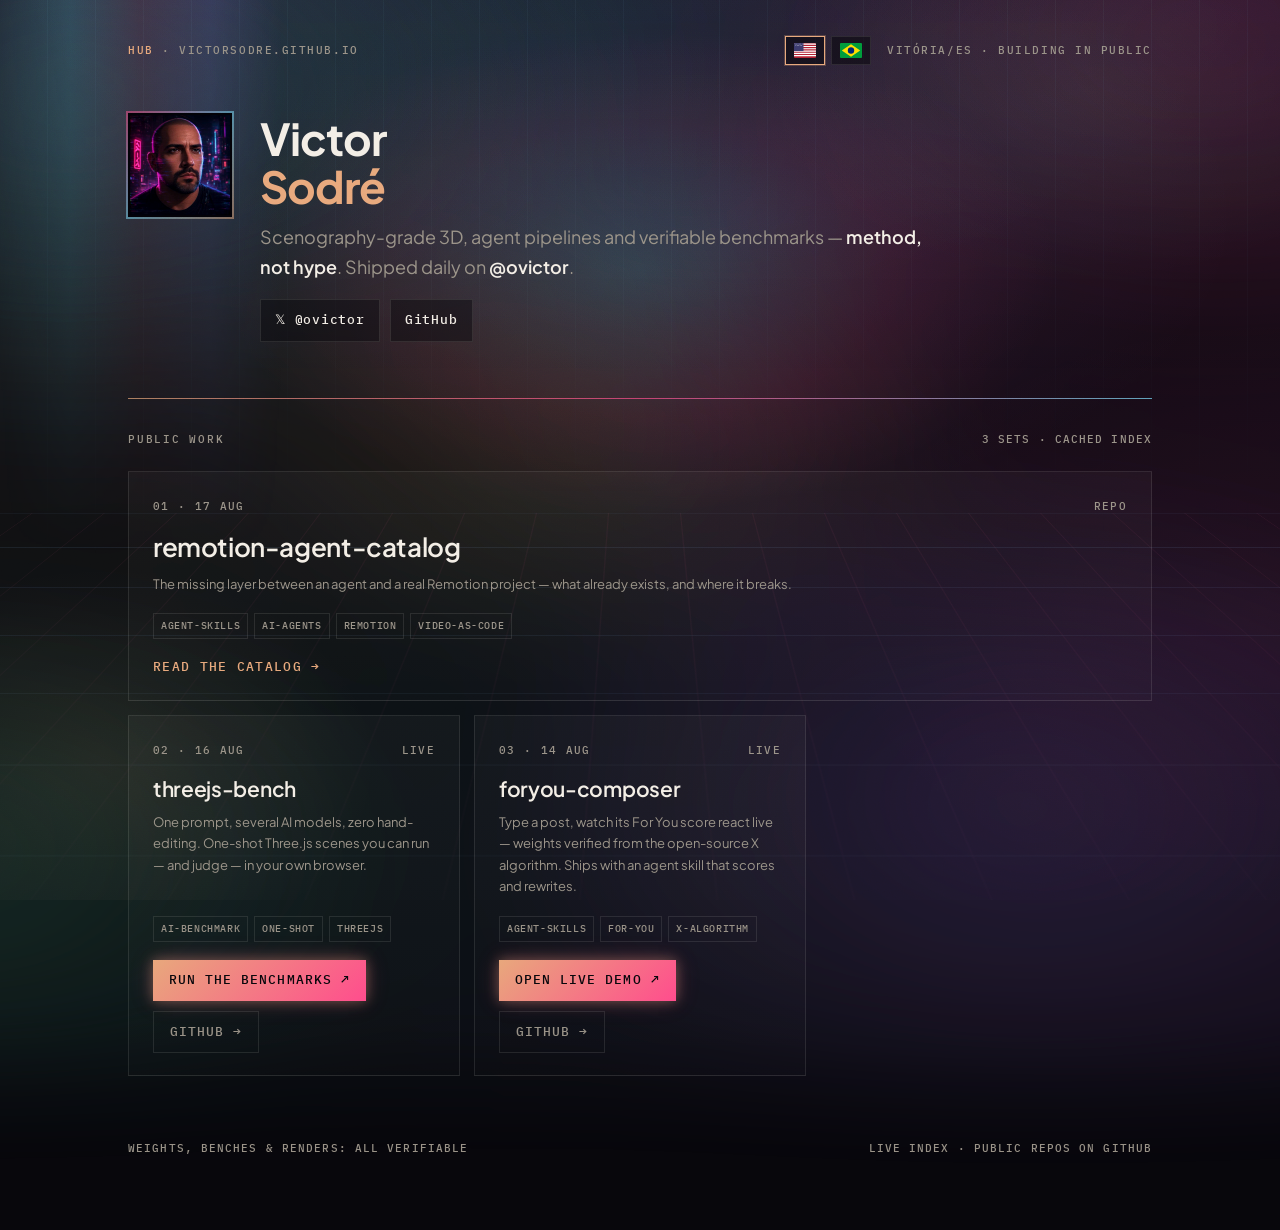
==== index.html @ 0aa7b943 "Remove catalog-agent-thread (merged into catalog), add prominent pages shortcut on cards Co-authored" ====
<!DOCTYPE html>
<html lang="en">
<head>
<meta charset="UTF-8">
<meta name="viewport" content="width=device-width, initial-scale=1.0">
<title>Victor Sodré — code, motion & AI in public</title>
<meta name="description" content="Code, motion and AI in public — method, not hype. Benchmarks, tools and 3D experiments by @ovictor.">
<meta property="og:title" content="Victor Sodré — code, motion & AI in public">
<meta property="og:description" content="Scenography-grade 3D, agent pipelines and verifiable benchmarks. Shipped in public.">
<meta property="og:type" content="website">
<meta name="theme-color" content="#08070c">
<link rel="preconnect" href="https://fonts.googleapis.com">
<link rel="preconnect" href="https://fonts.gstatic.com" crossorigin>
<link href="https://fonts.googleapis.com/css2?family=IBM+Plex+Mono:wght@500&family=Plus+Jakarta+Sans:wght@400;500;600;700&display=swap" rel="stylesheet">
<style>
  :root {
    --stage: #08070c;
    --ink: #f3eee6;
    --mute: #9a9388;
    --tungsten: #e8a87c;
    --led: #7ee0ff;
    --gel: #ff4d8d;
    --line: rgba(243, 238, 230, 0.1);
    --mx: 50%;
    --my: 30%;
    --sans: "Plus Jakarta Sans", system-ui, sans-serif;
    --mono: "IBM Plex Mono", ui-monospace, monospace;
    --text-xs: 0.6875rem;
    --text-sm: 0.8125rem;
    --text-base: 1rem;
    --text-lg: 1.125rem;
    --text-xl: 1.3125rem;
    --text-2xl: 1.625rem;
    --text-3xl: clamp(2rem, 4.2vw, 2.75rem);
    --avatar: 104px;
    --hero-gap: 28px;
  }
  * { margin: 0; padding: 0; box-sizing: border-box; }
  html, body { min-height: 100%; }
  body {
    background:
      radial-gradient(1200px 800px at 50% -10%, rgba(126, 224, 255, 0.06), transparent 55%),
      radial-gradient(900px 600px at 100% 50%, rgba(255, 77, 141, 0.05), transparent 50%),
      var(--stage);
    color: var(--ink);
    font-family: var(--sans);
    font-size: var(--text-base);
    font-weight: 400;
    line-height: 1.6;
    -webkit-font-smoothing: antialiased;
    overflow-x: hidden;
  }

  .iris {
    position: fixed; inset: -20%; pointer-events: none; z-index: 0;
    filter: blur(56px) saturate(1.35);
    opacity: 0.85;
    background:
      radial-gradient(ellipse 55% 45% at 18% 22%, rgba(126, 224, 255, 0.22), transparent 68%),
      radial-gradient(ellipse 48% 40% at 82% 18%, rgba(255, 77, 141, 0.18), transparent 65%),
      radial-gradient(ellipse 50% 42% at 72% 78%, rgba(168, 130, 255, 0.16), transparent 62%),
      radial-gradient(ellipse 44% 38% at 12% 82%, rgba(126, 255, 210, 0.12), transparent 60%),
      radial-gradient(ellipse 40% 35% at 48% 48%, rgba(232, 168, 124, 0.14), transparent 58%);
    animation: iris-drift 20s ease-in-out infinite alternate;
  }
  .iris::before {
    content: "";
    position: absolute; inset: 0;
    background: conic-gradient(
      from 0deg at 50% 45%,
      rgba(126, 224, 255, 0.07),
      rgba(255, 77, 141, 0.06),
      rgba(180, 140, 255, 0.07),
      rgba(126, 255, 210, 0.05),
      rgba(232, 168, 124, 0.06),
      rgba(126, 224, 255, 0.07)
    );
    animation: iris-spin 28s linear infinite;
  }

  .spot {
    position: fixed; inset: 0; pointer-events: none; z-index: 1;
    background:
      radial-gradient(720px 420px at var(--mx) var(--my),
        rgba(126, 224, 255, 0.14),
        rgba(255, 77, 141, 0.08) 35%,
        transparent 58%),
      radial-gradient(900px 520px at calc(var(--mx) + 8%) calc(var(--my) - 6%),
        rgba(168, 130, 255, 0.09),
        transparent 55%),
      radial-gradient(640px 380px at 85% 10%, rgba(126, 255, 210, 0.07), transparent 50%),
      radial-gradient(500px 360px at 8% 85%, rgba(232, 168, 124, 0.08), transparent 55%);
    mix-blend-mode: screen;
  }
  .grain {
    position: fixed; inset: 0; pointer-events: none; z-index: 8; opacity: 0.09;
    background-image: url("data:image/svg+xml;utf8,<svg xmlns='http://www.w3.org/2000/svg' width='140' height='140'><filter id='n'><feTurbulence type='fractalNoise' baseFrequency='.85' numOctaves='4' stitchTiles='stitch'/></filter><rect width='100%' height='100%' filter='url(%23n)'/></svg>");
    mix-blend-mode: overlay;
  }

  .volume {
    position: fixed; inset: 0; z-index: 0; pointer-events: none;
    perspective: 900px; overflow: hidden;
  }
  .wall {
    position: absolute; inset: 0 0 38% 0;
    background:
      repeating-linear-gradient(90deg, transparent 0 47px, rgba(126,224,255,.04) 47px 48px),
      linear-gradient(180deg, rgba(168,130,255,.05), rgba(126,224,255,.03) 40%, transparent 72%);
    mask-image: linear-gradient(180deg, #000 0%, transparent 100%);
  }
  .wall::after {
    content: "";
    position: absolute; top: 0; bottom: 0; width: 22%;
    background: linear-gradient(90deg,
      transparent,
      rgba(126,224,255,.14),
      rgba(255,77,141,.12),
      rgba(168,130,255,.14),
      transparent);
    animation: scan 9s linear infinite;
  }
  .floor {
    position: absolute; left: -20%; right: -20%; bottom: -35%; height: 78%;
    transform: rotateX(68deg);
    transform-origin: top;
    background:
      linear-gradient(rgba(126,224,255,.16) 1px, transparent 1px) 0 0 / 72px 72px,
      linear-gradient(90deg, rgba(255,77,141,.12) 1px, transparent 1px) 0 0 / 72px 72px,
      linear-gradient(rgba(168,130,255,.08) 1px, transparent 1px) 0 0 / 72px 72px;
    mask-image: linear-gradient(180deg, #000, transparent 78%);
    opacity: .5;
  }

  .wrap {
    position: relative; z-index: 2;
    max-width: 1080px; margin: 0 auto;
    padding: 36px 28px 72px;
  }

  header.slate {
    display: flex; justify-content: space-between; align-items: center;
    gap: 16px; flex-wrap: wrap;
    font-family: var(--mono);
    font-size: var(--text-xs); font-weight: 500; letter-spacing: 0.14em; text-transform: uppercase;
    color: var(--mute);
  }
  header.slate b { color: var(--tungsten); font-weight: 500; }

  .lang {
    display: flex; gap: 6px; margin-left: auto;
  }
  .lang button {
    appearance: none; border: 1px solid var(--line);
    background: rgba(8,7,12,.55); padding: 6px 8px;
    cursor: pointer; line-height: 0;
    transition: border-color .2s, transform .2s, box-shadow .2s;
  }
  .lang button:hover { border-color: rgba(232,168,124,.45); transform: translateY(-1px); }
  .lang button[aria-pressed="true"] {
    border-color: var(--tungsten);
    box-shadow: 0 0 0 1px rgba(232,168,124,.25);
  }
  .lang svg { display: block; width: 22px; height: 15px; border-radius: 1px; }

  .hero { margin-top: 48px; max-width: 820px; }
  .hero-head {
    display: flex;
    align-items: flex-start;
    gap: var(--hero-gap);
  }
  .avatar-wrap {
    position: relative;
    width: var(--avatar);
    height: var(--avatar);
    flex: 0 0 var(--avatar);
  }
  .avatar-wrap::before {
    content: "";
    position: absolute; inset: -2px;
    background: linear-gradient(135deg, var(--gel), var(--led), var(--tungsten));
    opacity: .5;
  }
  .avatar {
    position: relative; width: 100%; height: 100%;
    object-fit: cover; display: block;
    border: 2px solid var(--stage);
    filter: contrast(1.05) saturate(1.08);
  }
  .hero-copy { flex: 1; min-width: 0; padding-top: 2px; }
  h1 {
    font-family: var(--sans);
    font-size: var(--text-3xl);
    font-weight: 700; letter-spacing: -0.022em; line-height: 1.08;
    margin: 0;
  }
  h1 .line { display: block; }
  h1 .accent { color: var(--tungsten); }
  .tag {
    margin-top: 12px; font-size: var(--text-lg); font-weight: 400; line-height: 1.65;
    color: var(--mute); max-width: 100%;
  }
  .tag b { color: var(--ink); font-weight: 600; }

  .links { margin-top: 18px; display: flex; gap: 10px; flex-wrap: wrap; }
  .links a {
    font-family: var(--mono);
    font-size: var(--text-sm); font-weight: 500; letter-spacing: 0.06em;
    color: var(--ink); text-decoration: none;
    border: 1px solid var(--line); padding: 10px 14px;
    background: rgba(8,7,12,.45);
    transition: border-color .2s, color .2s, transform .2s;
  }
  .links a:hover { border-color: var(--tungsten); color: var(--tungsten); transform: translateY(-1px); }

  .rule {
    height: 1px; margin: 56px 0 32px;
    background: linear-gradient(90deg, var(--tungsten), var(--gel), var(--led));
    opacity: .7;
  }

  .section-head {
    display: flex; justify-content: space-between; align-items: flex-end;
    gap: 16px; flex-wrap: wrap; margin-bottom: 22px;
  }
  h2 {
    font-family: var(--mono);
    font-size: var(--text-xs); font-weight: 500; letter-spacing: 0.16em;
    text-transform: uppercase; color: var(--mute);
  }
  .sync {
    font-family: var(--mono);
    font-size: var(--text-xs); font-weight: 500; letter-spacing: 0.1em; text-transform: uppercase;
    color: var(--mute);
  }
  .sync[data-state="live"] { color: var(--led); }
  .sync[data-state="live"]::before {
    content: ""; display: inline-block; width: 6px; height: 6px; margin-right: 8px;
    border-radius: 50%; background: var(--led); box-shadow: 0 0 8px var(--led);
    vertical-align: 1px;
  }

  .stage-grid {
    display: grid;
    grid-template-columns: repeat(auto-fit, minmax(260px, 1fr));
    gap: 14px;
  }
  .stage-grid .card:first-child {
    grid-column: 1 / -1;
    min-height: 200px;
  }

  .card {
    position: relative;
    display: flex; flex-direction: column;
    text-decoration: none; color: inherit;
    border: 1px solid var(--line);
    background: linear-gradient(180deg, rgba(243,238,230,.035), rgba(243,238,230,.012));
    padding: 26px 24px 22px;
    overflow: hidden;
    cursor: pointer;
    transition: transform .2s, border-color .2s;
  }
  .card::after {
    content: "";
    position: absolute; inset: auto 0 0 0; height: 2px;
    background: linear-gradient(90deg, var(--tungsten), var(--gel), var(--led));
    transform: scaleX(0); transform-origin: left; transition: transform .25s;
  }
  .card:hover { transform: translateY(-3px); border-color: rgba(232,168,124,.45); }
  .card:hover::after { transform: scaleX(1); }

  .card .meta {
    display: flex; justify-content: space-between; align-items: center;
    font-family: var(--mono);
    font-size: var(--text-xs); font-weight: 500; letter-spacing: 0.12em; text-transform: uppercase;
    color: var(--mute); margin-bottom: 16px;
  }
  .badge {
    color: var(--stage); background: var(--tungsten);
    padding: 3px 7px; letter-spacing: 0.1em; font-weight: 500;
  }
  .card h3 {
    font-family: var(--sans);
    font-size: var(--text-xl); font-weight: 600; letter-spacing: -0.015em; line-height: 1.25;
  }
  .stage-grid .card:first-child h3 { font-size: var(--text-2xl); }
  .card p {
    margin-top: 10px; font-size: var(--text-sm); font-weight: 400; line-height: 1.65; color: var(--mute);
    flex: 1;
  }
  .topics {
    display: flex; flex-wrap: wrap; gap: 6px; margin-top: 18px;
  }
  .topics span {
    font-family: var(--mono);
    font-size: 0.625rem; font-weight: 500; letter-spacing: 0.06em; text-transform: uppercase;
    color: var(--mute); border: 1px solid var(--line); padding: 4px 7px;
  }
  .go {
    margin-top: 18px;
    font-family: var(--mono);
    font-size: var(--text-sm); font-weight: 500; letter-spacing: 0.1em; text-transform: uppercase;
    color: var(--tungsten);
  }

  .card-links {
    display: flex; gap: 10px; flex-wrap: wrap; margin-top: 18px;
  }
  .card-links a {
    font-family: var(--mono);
    font-size: var(--text-sm); font-weight: 500; letter-spacing: 0.08em; text-transform: uppercase;
    text-decoration: none; padding: 10px 16px;
    transition: transform .2s, box-shadow .2s;
  }
  .card-page-btn {
    background: linear-gradient(135deg, var(--tungsten), var(--gel));
    color: var(--stage) !important;
    box-shadow: 0 0 12px rgba(232,168,124,.4), 0 0 24px rgba(255,77,141,.2);
    animation: page-pulse 2.2s ease-in-out infinite alternate;
  }
  .card-page-btn:hover {
    transform: translateY(-2px) scale(1.04);
    box-shadow: 0 0 18px rgba(232,168,124,.6), 0 0 36px rgba(255,77,141,.35);
  }
  .card-gh-btn {
    color: var(--mute); border: 1px solid var(--line);
  }
  .card-gh-btn:hover { color: var(--ink); border-color: var(--mute); transform: translateY(-1px); }

  @keyframes page-pulse {
    from { box-shadow: 0 0 12px rgba(232,168,124,.4), 0 0 24px rgba(255,77,141,.2); }
    to   { box-shadow: 0 0 18px rgba(232,168,124,.55), 0 0 32px rgba(255,77,141,.3); }
  }

  .empty {
    border: 1px dashed var(--line); padding: 28px;
    color: var(--mute); font-size: var(--text-sm); font-weight: 400;
  }

  footer {
    margin-top: 64px;
    display: flex; justify-content: space-between; gap: 12px; flex-wrap: wrap;
    font-family: var(--mono);
    font-size: var(--text-xs); font-weight: 500; letter-spacing: 0.1em; text-transform: uppercase;
    color: var(--mute);
  }

  @keyframes scan {
    from { transform: translateX(-30%); }
    to { transform: translateX(620%); }
  }
  @keyframes iris-drift {
    0% { transform: scale(1) translate(0, 0); }
    50% { transform: scale(1.06) translate(1.5%, -1%); }
    100% { transform: scale(1.03) translate(-1%, 1.5%); }
  }
  @keyframes iris-spin {
    to { transform: rotate(360deg); }
  }

  @media (max-width: 780px) {
    :root { --avatar: 88px; --hero-gap: 20px; }
    .hero { max-width: none; }
    .hero-copy { padding-top: 0; }
    .tag { margin-top: 10px; font-size: var(--text-base); }
    .stage-grid .card:first-child { min-height: 0; }
    .floor { opacity: .28; }
    header.slate { align-items: flex-start; }
    .lang { margin-left: 0; }
  }
  @media (prefers-reduced-motion: reduce) {
    .wall::after, .iris, .iris::before, .card, .links a, .lang button { animation: none; transition: none; }
  }
</style>
</head>
<body>
<div class="iris" aria-hidden="true"></div>
<div class="spot" aria-hidden="true"></div>
<div class="volume" aria-hidden="true"><div class="wall"></div><div class="floor"></div></div>
<div class="grain" aria-hidden="true"></div>

<div class="wrap">
  <header class="slate">
    <span><b>HUB</b> · victorsodre.github.io</span>
    <div class="lang" role="group" aria-label="Language">
      <button type="button" id="lang-en" aria-pressed="true" aria-label="English" title="English">
        <svg viewBox="0 0 22 15" aria-hidden="true"><rect width="22" height="15" fill="#b22234"/><path d="M0 1.15h22M0 3.46h22M0 5.77h22M0 8.08h22M0 10.38h22M0 12.69h22" stroke="#fff" stroke-width="1.15"/><rect width="9.5" height="8.08" fill="#3c3b6e"/><g fill="#fff"><circle cx="1.2" cy="1" r=".35"/><circle cx="2.6" cy="1" r=".35"/><circle cx="4" cy="1" r=".35"/><circle cx="5.4" cy="1" r=".35"/><circle cx="6.8" cy="1" r=".35"/><circle cx="8.2" cy="1" r=".35"/><circle cx="1.9" cy="2.3" r=".35"/><circle cx="3.3" cy="2.3" r=".35"/><circle cx="4.7" cy="2.3" r=".35"/><circle cx="6.1" cy="2.3" r=".35"/><circle cx="7.5" cy="2.3" r=".35"/></g></svg>
      </button>
      <button type="button" id="lang-pt" aria-pressed="false" aria-label="Português" title="Português">
        <svg viewBox="0 0 22 15" aria-hidden="true"><rect width="22" height="15" fill="#009b3a"/><polygon points="11,1.2 20.2,7.5 11,13.8 1.8,7.5" fill="#ffdf00"/><circle cx="11" cy="7.5" r="3.2" fill="#002776"/></svg>
      </button>
    </div>
    <span data-i18n="header.location">Vitória/ES · building in public</span>
  </header>

  <section class="hero">
    <div class="hero-head">
      <div class="avatar-wrap">
        <img class="avatar" src="assets/avatar.jpg" alt="Victor Sodré" width="104" height="104">
      </div>
      <div class="hero-copy">
        <h1><span class="line">Victor</span><span class="line accent">Sodré</span></h1>
        <p class="tag" data-i18n="hero.tag">Scenography-grade 3D, agent pipelines and verifiable benchmarks — <b>method, not hype</b>. Shipped daily on <b>@ovictor</b>.</p>
        <div class="links">
          <a href="https://x.com/ovictor">𝕏 @ovictor</a>
          <a href="https://github.com/victorsodre">GitHub</a>
        </div>
      </div>
    </div>
  </section>

  <div class="rule"></div>

  <div class="section-head">
    <h2 data-i18n="section.title">Public work</h2>
    <div class="sync" id="sync" data-state="fallback">4 sets · index</div>
  </div>
  <div class="stage-grid" id="work"></div>

  <footer>
    <span data-i18n="footer.left">weights, benches &amp; renders: all verifiable</span>
    <span data-i18n="footer.right">live index · public repos on GitHub</span>
  </footer>
</div>

<script>
  const USER = "victorsodre";
  const HUB = "victorsodre.github.io";
  const LANG_KEY = "vs-lang";

  const I18N = {
    en: {
      htmlLang: "en",
      title: "Victor Sodré — code, motion & AI in public",
      description: "Code, motion and AI in public — method, not hype. Benchmarks, tools and 3D experiments by @ovictor.",
      strings: {
        "header.location": "Vitória/ES · building in public",
        "hero.tag": "Scenography-grade 3D, agent pipelines and verifiable benchmarks — <b>method, not hype</b>. Shipped daily on <b>@ovictor</b>.",
        "section.title": "Public work",
        "footer.left": "weights, benches & renders: all verifiable",
        "footer.right": "live index · public repos on GitHub",
        "badge.new": "New",
        "type.live": "live",
        "type.repo": "repo",
        "sync.index": "index",
        "sync.live": "live from GitHub",
        "sync.cached": "cached index",
        "sync.sets": "sets",
        "empty": "No public sets yet.",
        "cta.live": "Open live demo",
        "cta.repo": "View the code"
      },
      notes: {
        "foryou-composer": {
          blurb: "Type a post, watch its For You score react live — weights verified from the open-source X algorithm. Ships with an agent skill that scores and rewrites.",
          cta: "Open live demo"
        },
        "threejs-bench": {
          blurb: "One prompt, several AI models, zero hand-editing. One-shot Three.js scenes you can run — and judge — in your own browser.",
          cta: "Run the benchmarks"
        },
        "remotion-agent-catalog": {
          blurb: "The missing layer between an agent and a real Remotion project — what already exists, and where it breaks.",
          cta: "Read the catalog"
        }
      }
    },
    pt: {
      htmlLang: "pt-BR",
      title: "Victor Sodré — código, motion e IA em público",
      description: "Código, motion e IA em público — método, não hype. Benchmarks, ferramentas e experimentos 3D por @ovictor.",
      strings: {
        "header.location": "Vitória/ES · construindo em público",
        "hero.tag": "3D de cenografia, pipelines de agentes e benchmarks verificáveis — <b>método, não hype</b>. Publicado todo dia no <b>@ovictor</b>.",
        "section.title": "Trabalho público",
        "footer.left": "pesos, benches e renders: tudo verificável",
        "footer.right": "índice ao vivo · repos públicos no GitHub",
        "badge.new": "Novo",
        "type.live": "ao vivo",
        "type.repo": "repo",
        "sync.index": "índice",
        "sync.live": "ao vivo do GitHub",
        "sync.cached": "índice em cache",
        "sync.sets": "sets",
        "empty": "Nenhum set público ainda.",
        "cta.live": "Abrir demo ao vivo",
        "cta.repo": "Ver o código"
      },
      notes: {
        "foryou-composer": {
          blurb: "Digite um post e veja o score For You reagir ao vivo — pesos verificados no algoritmo open-source do X. Inclui uma agent skill que pontua e reescreve.",
          cta: "Abrir demo ao vivo"
        },
        "threejs-bench": {
          blurb: "Um prompt, vários modelos de IA, zero edição manual. Cenas Three.js one-shot para rodar — e julgar — no seu browser.",
          cta: "Rodar os benchmarks"
        },
        "remotion-agent-catalog": {
          blurb: "A camada que falta entre um agente e um projeto Remotion de verdade — o que já existe pronto, e onde isso quebra.",
          cta: "Ler o catálogo"
        }
      }
    }
  };

  const FALLBACK = [
    {
      name: "remotion-agent-catalog",
      html_url: "https://github.com/victorsodre/remotion-agent-catalog",
      homepage: "https://x.com/ovictor",
      description: "O que já existe e onde quebra — a camada que falta entre um agente e um projeto Remotion",
      topics: ["agent-skills", "ai-agents", "remotion", "video-as-code"],
      created_at: "2026-08-17T16:35:33Z",
      pushed_at: "2026-08-17T16:35:37Z",
      fork: false, archived: false
    },
    {
      name: "foryou-composer",
      html_url: "https://github.com/victorsodre/foryou-composer",
      homepage: "https://victorsodre.github.io/foryou-composer/",
      description: "Score your X post against the real For You algorithm — live composer + agent skill.",
      topics: ["agent-skills", "for-you", "x-algorithm"],
      created_at: "2026-08-14T15:21:16Z",
      pushed_at: "2026-08-14T15:21:20Z",
      fork: false, archived: false
    },
    {
      name: "threejs-bench",
      html_url: "https://github.com/victorsodre/threejs-bench",
      homepage: "https://victorsodre.github.io/threejs-bench/",
      description: "One prompt, several AI models, zero hand-editing — one-shot Three.js benchmarks.",
      topics: ["ai-benchmark", "one-shot", "threejs"],
      created_at: "2026-08-13T02:05:42Z",
      pushed_at: "2026-08-16T02:30:49Z",
      fork: false, archived: false
    },
    {
      name: "catalog-agent-thread",
      html_url: "https://github.com/victorsodre/catalog-agent-thread",
      homepage: "",
      description: "Remotion thread (5× 1:1) + Marketing BR catalog for AI agents.",
      topics: ["agents", "remotion", "video"],
      created_at: "2026-08-10T03:40:59Z",
      pushed_at: "2026-08-10T12:54:58Z",
      fork: false, archived: true
    }
  ];

  let lang = localStorage.getItem(LANG_KEY) || "en";
  let repos = FALLBACK;
  let syncSource = "fallback";

  const work = document.getElementById("work");
  const sync = document.getElementById("sync");
  const btnEn = document.getElementById("lang-en");
  const btnPt = document.getElementById("lang-pt");

  const t = (key) => I18N[lang].strings[key] || key;
  const noteFor = (name) => I18N[lang].notes[name] || {};

  const esc = (s) => String(s)
    .replace(/&/g, "&amp;").replace(/</g, "&lt;").replace(/>/g, "&gt;")
    .replace(/"/g, "&quot;");

  function hrefFor(repo) {
    const home = (repo.homepage || "").trim();
    if (home && /github\.io/i.test(home)) return home;
    return repo.html_url;
  }

  function isNew(iso) {
    return Date.now() - new Date(iso).getTime() < 14 * 24 * 60 * 60 * 1000;
  }

  function when(iso) {
    const locale = lang === "pt" ? "pt-BR" : "en-GB";
    return new Date(iso).toLocaleDateString(locale, { day: "numeric", month: "short" });
  }

  function card(repo, i) {
    const note = noteFor(repo.name);
    const blurb = note.blurb || repo.description || t("empty");
    const home = (repo.homepage || "").trim();
    const live = /github\.io/i.test(home);
    const cta = note.cta || (live ? t("cta.live") : t("cta.repo"));
    const topics = (repo.topics || []).slice(0, 4);
    const fresh = isNew(repo.created_at);
    const linksHtml = live
      ? `<div class="card-links">
           <a class="card-page-btn" href="${esc(home)}">${esc(cta)} ↗</a>
           <a class="card-gh-btn" href="${esc(repo.html_url)}">GitHub →</a>
         </div>`
      : `<div class="go">${esc(cta)} →</div>`;
    return `
      <div class="card" data-href="${esc(repo.html_url)}">
        <div class="meta">
          <span>${String(i + 1).padStart(2, "0")} · ${fresh ? `<span class="badge">${esc(t("badge.new"))}</span>` : when(repo.pushed_at)}</span>
          <span>${live ? esc(t("type.live")) : esc(t("type.repo"))}</span>
        </div>
        <h3>${esc(repo.name)}</h3>
        <p>${esc(blurb)}</p>
        ${topics.length ? `<div class="topics">${topics.map(topic => `<span>${esc(topic)}</span>`).join("")}</div>` : ""}
        ${linksHtml}
      </div>`;
  }

  function renderCards() {
    const list = repos
      .filter(r => !r.fork && !r.archived && r.name !== HUB)
      .sort((a, b) => new Date(b.pushed_at) - new Date(a.pushed_at));
    work.innerHTML = list.map(card).join("") || `<div class="empty">${esc(t("empty"))}</div>`;
    sync.dataset.state = syncSource === "live" ? "live" : "fallback";
    const label = syncSource === "live" ? t("sync.live") : t("sync.cached");
    sync.textContent = `${list.length} ${t("sync.sets")} · ${label}`;
  }

  function applyLang(next) {
    lang = next;
    localStorage.setItem(LANG_KEY, lang);
    const pack = I18N[lang];
    document.documentElement.lang = pack.htmlLang;
    document.title = pack.title;
    document.querySelector('meta[name="description"]').content = pack.description;
    document.querySelector('meta[property="og:title"]').content = pack.title;
    document.querySelector('meta[property="og:description"]').content = pack.description;
    btnEn.setAttribute("aria-pressed", lang === "en");
    btnPt.setAttribute("aria-pressed", lang === "pt");
    document.querySelectorAll("[data-i18n]").forEach(el => {
      el.innerHTML = pack.strings[el.dataset.i18n];
    });
    renderCards();
  }

  btnEn.addEventListener("click", () => applyLang("en"));
  btnPt.addEventListener("click", () => applyLang("pt"));

  async function loadRepos() {
    try {
      const cached = sessionStorage.getItem("vs-repos");
      if (cached) {
        const { at, data } = JSON.parse(cached);
        if (Date.now() - at < 15 * 60 * 1000) {
          repos = data;
          syncSource = "live";
          renderCards();
          return;
        }
      }
      const res = await fetch(`https://api.github.com/users/${USER}/repos?per_page=100&sort=pushed`);
      if (!res.ok) throw new Error(res.status);
      repos = await res.json();
      sessionStorage.setItem("vs-repos", JSON.stringify({ at: Date.now(), data: repos }));
      syncSource = "live";
      renderCards();
    } catch {
      repos = FALLBACK;
      syncSource = "fallback";
      renderCards();
    }
  }

  work.addEventListener("click", (e) => {
    if (e.target.closest("a")) return;
    const card = e.target.closest(".card");
    if (card && card.dataset.href) window.open(card.dataset.href, "_blank");
  });

  applyLang(lang);
  loadRepos();

  const move = (e) => {
    document.documentElement.style.setProperty("--mx", e.clientX + "px");
    document.documentElement.style.setProperty("--my", e.clientY + "px");
  };
  if (window.matchMedia("(pointer:fine)").matches) {
    window.addEventListener("pointermove", move, { passive: true });
  }
</script>
</body>
</html>
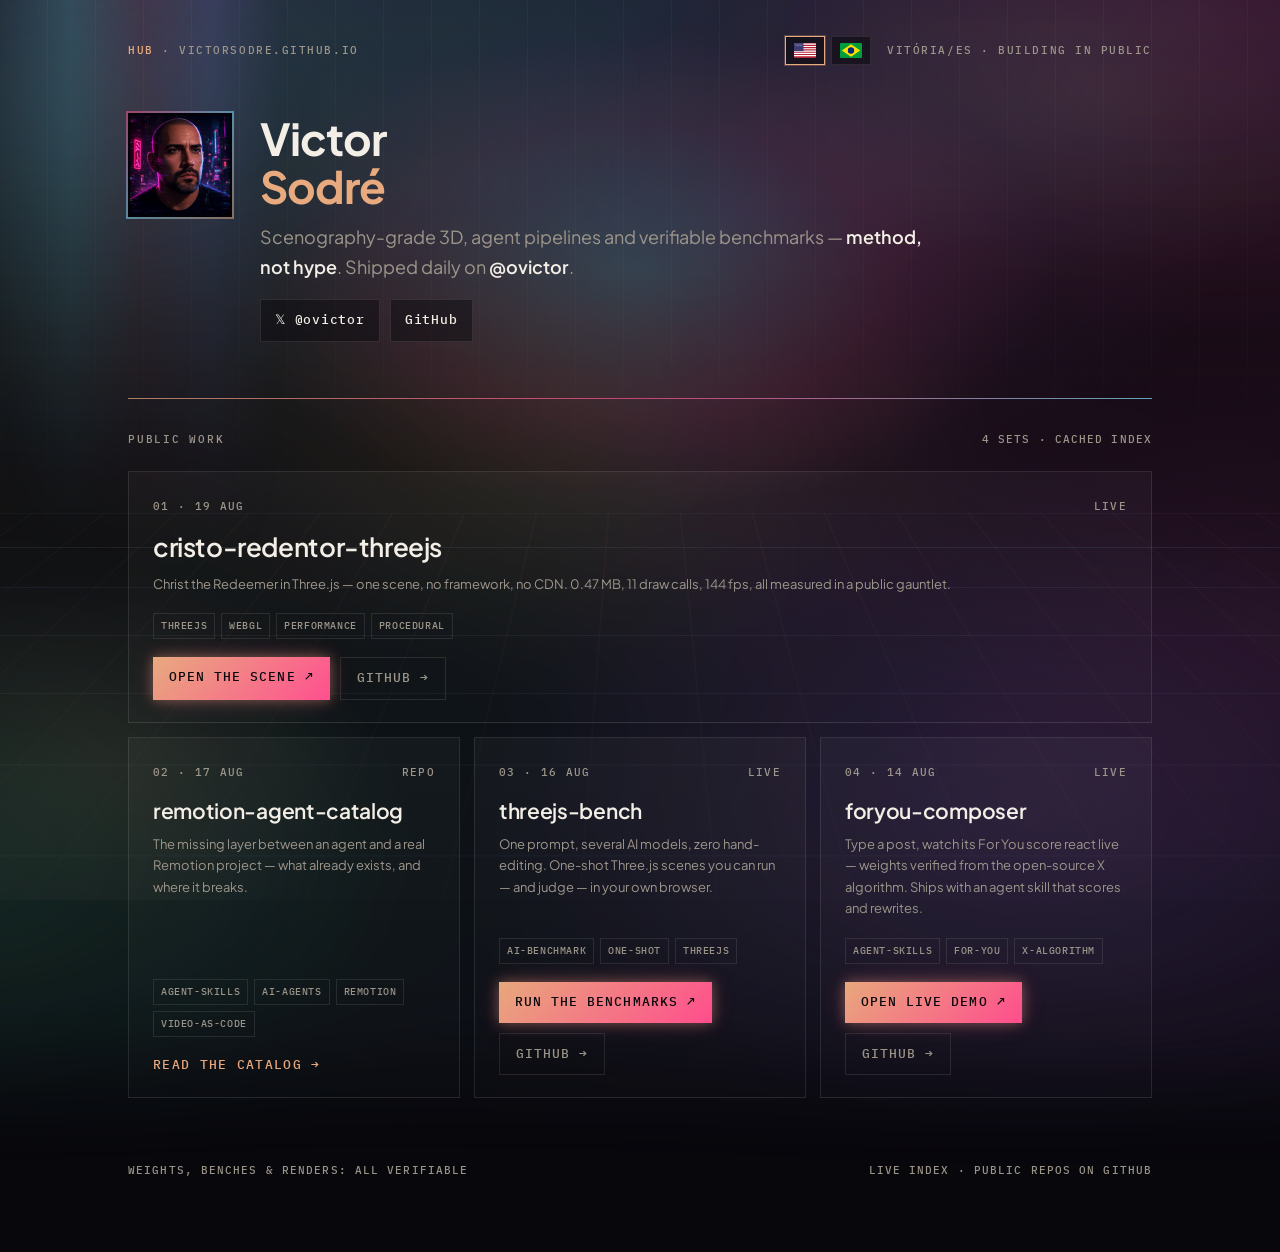
==== commit 2b57a3b5: "SEO: identidade (Person/sameAs), sitemap, robots e correção de links - JSON-LD @graph: Person (sameA" ====
--- a/index.html
+++ b/index.html
@@ -9,6 +9,127 @@
 <meta property="og:description" content="Scenography-grade 3D, agent pipelines and verifiable benchmarks. Shipped in public.">
 <meta property="og:type" content="website">
 <meta name="theme-color" content="#08070c">
+<link rel="canonical" href="https://victorsodre.github.io/">
+<meta name="author" content="Victor Sodré">
+<meta property="og:url" content="https://victorsodre.github.io/">
+<meta property="og:site_name" content="Victor Sodré">
+<meta property="og:locale" content="en_US">
+<meta property="og:locale:alternate" content="pt_BR">
+<meta property="og:image" content="https://victorsodre.github.io/assets/avatar.jpg">
+<meta property="og:image:width" content="400">
+<meta property="og:image:height" content="400">
+<meta property="og:image:alt" content="Victor Sodré">
+<meta name="twitter:card" content="summary">
+<meta name="twitter:site" content="@ovictor">
+<meta name="twitter:creator" content="@ovictor">
+<meta name="twitter:title" content="Victor Sodré — code, motion & AI in public">
+<meta name="twitter:description" content="Scenography-grade 3D, agent pipelines and verifiable benchmarks. Shipped in public.">
+<meta name="twitter:image" content="https://victorsodre.github.io/assets/avatar.jpg">
+<script type="application/ld+json">
+{
+  "@context": "https://schema.org",
+  "@graph": [
+    {
+      "@type": "Person",
+      "@id": "https://victorsodre.github.io/#victor",
+      "name": "Victor Sodré",
+      "alternateName": "@ovictor",
+      "url": "https://victorsodre.github.io/",
+      "image": "https://victorsodre.github.io/assets/avatar.jpg",
+      "description": "Scenography-grade 3D, agent pipelines and verifiable benchmarks — method, not hype. Building in public.",
+      "knowsAbout": [
+        "Three.js",
+        "WebGL",
+        "Remotion",
+        "AI agents",
+        "Real-time 3D",
+        "Motion design",
+        "Performance benchmarking"
+      ],
+      "homeLocation": {
+        "@type": "Place",
+        "name": "Vitória, ES, Brazil"
+      },
+      "sameAs": [
+        "https://x.com/ovictor",
+        "https://github.com/victorsodre",
+        "https://www.npmjs.com/~ovictor"
+      ]
+    },
+    {
+      "@type": "WebSite",
+      "@id": "https://victorsodre.github.io/#website",
+      "url": "https://victorsodre.github.io/",
+      "name": "Victor Sodré — code, motion & AI in public",
+      "description": "Code, motion and AI in public — method, not hype. Benchmarks, tools and 3D experiments by @ovictor.",
+      "inLanguage": ["en", "pt-BR"],
+      "publisher": { "@id": "https://victorsodre.github.io/#victor" },
+      "author": { "@id": "https://victorsodre.github.io/#victor" }
+    },
+    {
+      "@type": "ItemList",
+      "@id": "https://victorsodre.github.io/#work",
+      "name": "Public work",
+      "itemListOrder": "https://schema.org/ItemListUnordered",
+      "numberOfItems": 4,
+      "itemListElement": [
+        {
+          "@type": "ListItem",
+          "position": 1,
+          "item": {
+            "@type": "SoftwareSourceCode",
+            "name": "remotion-agent-catalog",
+            "url": "https://victorsodre.github.io/remotion-agent-catalog/",
+            "codeRepository": "https://github.com/victorsodre/remotion-agent-catalog",
+            "description": "The missing layer between an agent and a real Remotion project — what already exists, and where it breaks.",
+            "programmingLanguage": "TypeScript",
+            "author": { "@id": "https://victorsodre.github.io/#victor" }
+          }
+        },
+        {
+          "@type": "ListItem",
+          "position": 2,
+          "item": {
+            "@type": "SoftwareSourceCode",
+            "name": "cristo-redentor-threejs",
+            "url": "https://victorsodre.github.io/cristo-redentor-threejs/",
+            "codeRepository": "https://github.com/victorsodre/cristo-redentor-threejs",
+            "description": "Cristo Redentor in Three.js: one scene, no framework, no CDN — 0.47 MB, 11 draw calls, 144 fps measured.",
+            "programmingLanguage": "JavaScript",
+            "author": { "@id": "https://victorsodre.github.io/#victor" }
+          }
+        },
+        {
+          "@type": "ListItem",
+          "position": 3,
+          "item": {
+            "@type": "SoftwareSourceCode",
+            "name": "foryou-composer",
+            "url": "https://victorsodre.github.io/foryou-composer/",
+            "codeRepository": "https://github.com/victorsodre/foryou-composer",
+            "description": "Score your X post against the real For You algorithm — live composer + agent skill.",
+            "programmingLanguage": "JavaScript",
+            "author": { "@id": "https://victorsodre.github.io/#victor" }
+          }
+        },
+        {
+          "@type": "ListItem",
+          "position": 4,
+          "item": {
+            "@type": "SoftwareSourceCode",
+            "name": "threejs-bench",
+            "url": "https://victorsodre.github.io/threejs-bench/",
+            "codeRepository": "https://github.com/victorsodre/threejs-bench",
+            "description": "One prompt, several AI models, zero hand-editing — one-shot Three.js benchmarks you can run in the browser.",
+            "programmingLanguage": "JavaScript",
+            "author": { "@id": "https://victorsodre.github.io/#victor" }
+          }
+        }
+      ]
+    }
+  ]
+}
+</script>
 <link rel="preconnect" href="https://fonts.googleapis.com">
 <link rel="preconnect" href="https://fonts.gstatic.com" crossorigin>
 <link href="https://fonts.googleapis.com/css2?family=IBM+Plex+Mono:wght@500&family=Plus+Jakarta+Sans:wght@400;500;600;700&display=swap" rel="stylesheet">
@@ -463,6 +584,10 @@
         "remotion-agent-catalog": {
           blurb: "The missing layer between an agent and a real Remotion project — what already exists, and where it breaks.",
           cta: "Read the catalog"
+        },
+        "cristo-redentor-threejs": {
+          blurb: "Christ the Redeemer in Three.js — one scene, no framework, no CDN. 0.47 MB, 11 draw calls, 144 fps, all measured in a public gauntlet.",
+          cta: "Open the scene"
         }
       }
     },
@@ -499,6 +624,10 @@
         "remotion-agent-catalog": {
           blurb: "A camada que falta entre um agente e um projeto Remotion de verdade — o que já existe pronto, e onde isso quebra.",
           cta: "Ler o catálogo"
+        },
+        "cristo-redentor-threejs": {
+          blurb: "Cristo Redentor em Three.js — cena única, sem framework e sem CDN. 0,47 MB, 11 draw calls, 144 fps, tudo aferido num gauntlet público.",
+          cta: "Abrir a cena"
         }
       }
     }
@@ -536,14 +665,14 @@
       fork: false, archived: false
     },
     {
-      name: "catalog-agent-thread",
-      html_url: "https://github.com/victorsodre/catalog-agent-thread",
-      homepage: "",
-      description: "Remotion thread (5× 1:1) + Marketing BR catalog for AI agents.",
-      topics: ["agents", "remotion", "video"],
-      created_at: "2026-08-10T03:40:59Z",
-      pushed_at: "2026-08-10T12:54:58Z",
-      fork: false, archived: true
+      name: "cristo-redentor-threejs",
+      html_url: "https://github.com/victorsodre/cristo-redentor-threejs",
+      homepage: "https://victorsodre.github.io/cristo-redentor-threejs/",
+      description: "Cristo Redentor in three.js: one scene, no framework, no CDN — 0.47 MB, 11 draw calls, 144 fps measured.",
+      topics: ["threejs", "webgl", "performance", "procedural"],
+      created_at: "2026-08-18T18:14:22Z",
+      pushed_at: "2026-08-19T23:33:29Z",
+      fork: false, archived: false
     }
   ];
 
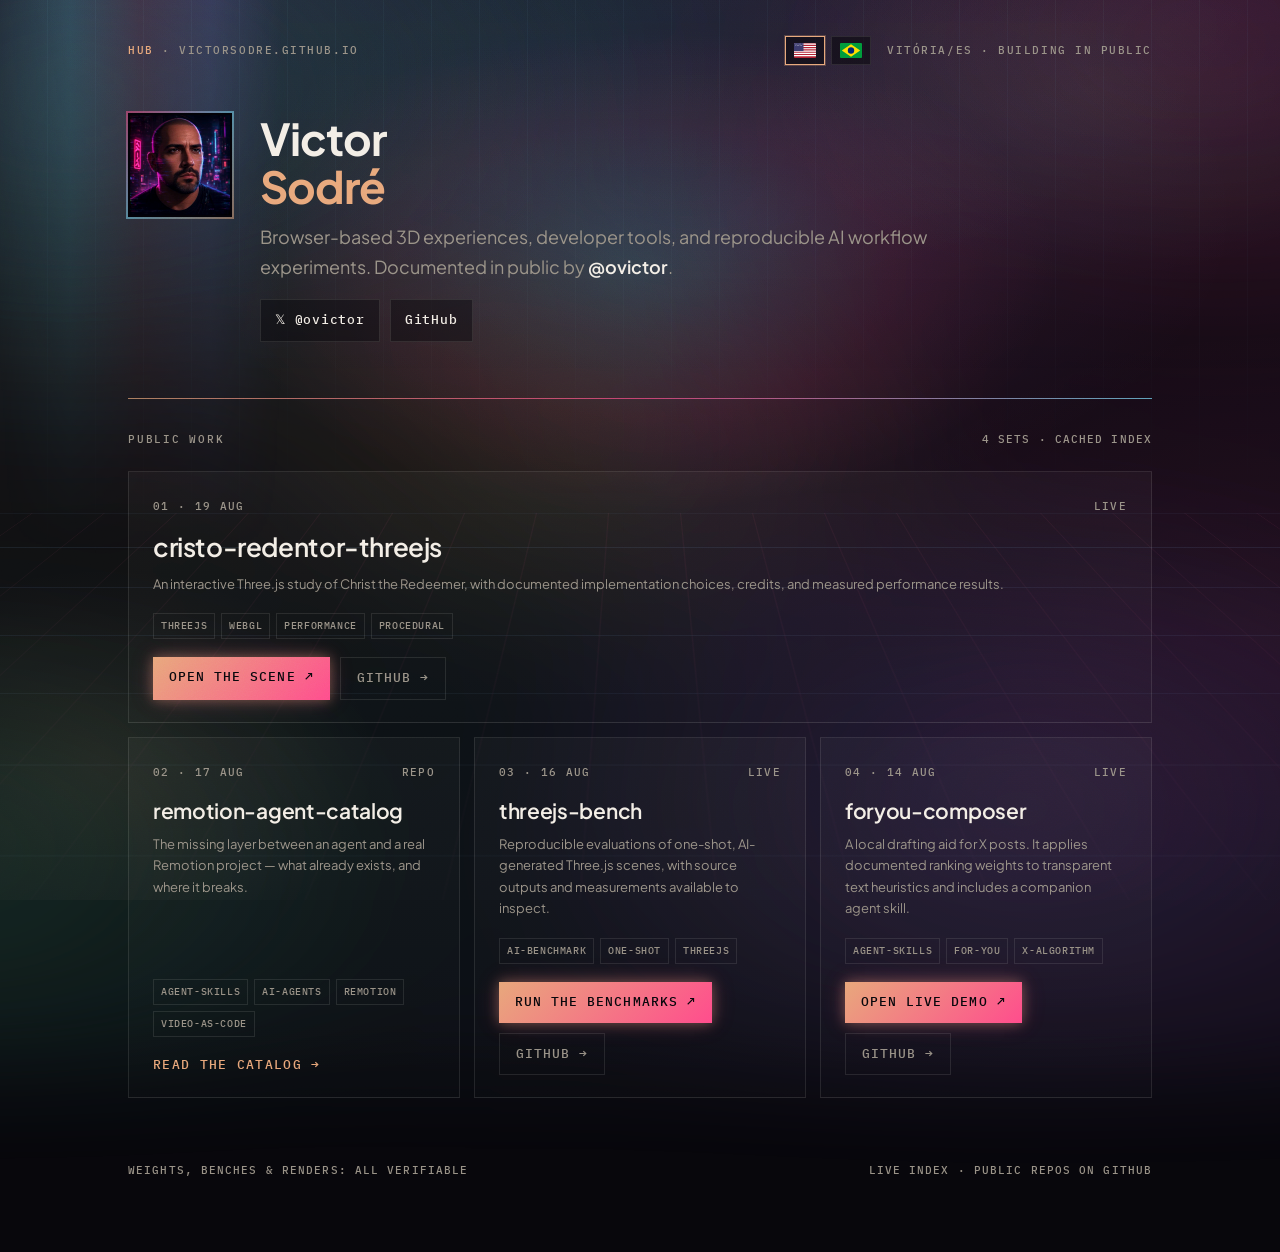
==== commit 3382bfcc: "Polish portfolio copy and locale handling" ====
--- a/index.html
+++ b/index.html
@@ -3,10 +3,10 @@
 <head>
 <meta charset="UTF-8">
 <meta name="viewport" content="width=device-width, initial-scale=1.0">
-<title>Victor Sodré — code, motion & AI in public</title>
-<meta name="description" content="Code, motion and AI in public — method, not hype. Benchmarks, tools and 3D experiments by @ovictor.">
-<meta property="og:title" content="Victor Sodré — code, motion & AI in public">
-<meta property="og:description" content="Scenography-grade 3D, agent pipelines and verifiable benchmarks. Shipped in public.">
+<title>Victor Sodré — 3D experiences and developer tools</title>
+<meta name="description" content="Browser-based 3D experiences, developer tools, and reproducible AI workflow experiments by Victor Sodré.">
+<meta property="og:title" content="Victor Sodré — 3D experiences and developer tools">
+<meta property="og:description" content="Browser-based 3D experiences, developer tools, and reproducible AI workflow experiments by Victor Sodré.">
 <meta property="og:type" content="website">
 <meta name="theme-color" content="#08070c">
 <link rel="canonical" href="https://victorsodre.github.io/">
@@ -22,8 +22,8 @@
 <meta name="twitter:card" content="summary">
 <meta name="twitter:site" content="@ovictor">
 <meta name="twitter:creator" content="@ovictor">
-<meta name="twitter:title" content="Victor Sodré — code, motion & AI in public">
-<meta name="twitter:description" content="Scenography-grade 3D, agent pipelines and verifiable benchmarks. Shipped in public.">
+<meta name="twitter:title" content="Victor Sodré — 3D experiences and developer tools">
+<meta name="twitter:description" content="Browser-based 3D experiences, developer tools, and reproducible AI workflow experiments by Victor Sodré.">
 <meta name="twitter:image" content="https://victorsodre.github.io/assets/avatar.jpg">
 <script type="application/ld+json">
 {
@@ -36,7 +36,7 @@
       "alternateName": "@ovictor",
       "url": "https://victorsodre.github.io/",
       "image": "https://victorsodre.github.io/assets/avatar.jpg",
-      "description": "Scenography-grade 3D, agent pipelines and verifiable benchmarks — method, not hype. Building in public.",
+      "description": "Browser-based 3D experiences, developer tools, and reproducible AI workflow experiments.",
       "knowsAbout": [
         "Three.js",
         "WebGL",
@@ -118,7 +118,7 @@
           "item": {
             "@type": "SoftwareSourceCode",
             "name": "threejs-bench",
-            "url": "https://victorsodre.github.io/threejs-bench/",
+            "url": "https://victorsodre.github.io/threejs-bench/bench/",
             "codeRepository": "https://github.com/victorsodre/threejs-bench",
             "description": "One prompt, several AI models, zero hand-editing — one-shot Three.js benchmarks you can run in the browser.",
             "programmingLanguage": "JavaScript",
@@ -553,11 +553,11 @@
   const I18N = {
     en: {
       htmlLang: "en",
-      title: "Victor Sodré — code, motion & AI in public",
-      description: "Code, motion and AI in public — method, not hype. Benchmarks, tools and 3D experiments by @ovictor.",
+      title: "Victor Sodré — 3D experiences and developer tools",
+      description: "Browser-based 3D experiences, developer tools, and reproducible AI workflow experiments by Victor Sodré.",
       strings: {
         "header.location": "Vitória/ES · building in public",
-        "hero.tag": "Scenography-grade 3D, agent pipelines and verifiable benchmarks — <b>method, not hype</b>. Shipped daily on <b>@ovictor</b>.",
+        "hero.tag": "Browser-based 3D experiences, developer tools, and reproducible AI workflow experiments. Documented in public by <b>@ovictor</b>.",
         "section.title": "Public work",
         "footer.left": "weights, benches & renders: all verifiable",
         "footer.right": "live index · public repos on GitHub",
@@ -574,11 +574,11 @@
       },
       notes: {
         "foryou-composer": {
-          blurb: "Type a post, watch its For You score react live — weights verified from the open-source X algorithm. Ships with an agent skill that scores and rewrites.",
+          blurb: "A local drafting aid for X posts. It applies documented ranking weights to transparent text heuristics and includes a companion agent skill.",
           cta: "Open live demo"
         },
         "threejs-bench": {
-          blurb: "One prompt, several AI models, zero hand-editing. One-shot Three.js scenes you can run — and judge — in your own browser.",
+          blurb: "Reproducible evaluations of one-shot, AI-generated Three.js scenes, with source outputs and measurements available to inspect.",
           cta: "Run the benchmarks"
         },
         "remotion-agent-catalog": {
@@ -586,18 +586,18 @@
           cta: "Read the catalog"
         },
         "cristo-redentor-threejs": {
-          blurb: "Christ the Redeemer in Three.js — one scene, no framework, no CDN. 0.47 MB, 11 draw calls, 144 fps, all measured in a public gauntlet.",
+          blurb: "An interactive Three.js study of Christ the Redeemer, with documented implementation choices, credits, and measured performance results.",
           cta: "Open the scene"
         }
       }
     },
     pt: {
       htmlLang: "pt-BR",
-      title: "Victor Sodré — código, motion e IA em público",
-      description: "Código, motion e IA em público — método, não hype. Benchmarks, ferramentas e experimentos 3D por @ovictor.",
+      title: "Victor Sodré — experiências 3D e ferramentas para desenvolvedores",
+      description: "Experiências 3D no navegador, ferramentas para desenvolvedores e experimentos reproduzíveis de fluxos de IA por Victor Sodré.",
       strings: {
         "header.location": "Vitória/ES · construindo em público",
-        "hero.tag": "3D de cenografia, pipelines de agentes e benchmarks verificáveis — <b>método, não hype</b>. Publicado todo dia no <b>@ovictor</b>.",
+        "hero.tag": "Experiências 3D no navegador, ferramentas para desenvolvedores e experimentos reproduzíveis de fluxos de IA. Documentados em público por <b>@ovictor</b>.",
         "section.title": "Trabalho público",
         "footer.left": "pesos, benches e renders: tudo verificável",
         "footer.right": "índice ao vivo · repos públicos no GitHub",
@@ -614,11 +614,11 @@
       },
       notes: {
         "foryou-composer": {
-          blurb: "Digite um post e veja o score For You reagir ao vivo — pesos verificados no algoritmo open-source do X. Inclui uma agent skill que pontua e reescreve.",
+          blurb: "Uma ferramenta local para rascunhos no X. Aplica pesos de ranking documentados a heurísticas de texto transparentes e inclui uma skill complementar.",
           cta: "Abrir demo ao vivo"
         },
         "threejs-bench": {
-          blurb: "Um prompt, vários modelos de IA, zero edição manual. Cenas Three.js one-shot para rodar — e julgar — no seu browser.",
+          blurb: "Avaliações reproduzíveis de cenas Three.js geradas por IA em uma tentativa, com os resultados e as medições disponíveis para inspeção.",
           cta: "Rodar os benchmarks"
         },
         "remotion-agent-catalog": {
@@ -626,7 +626,7 @@
           cta: "Ler o catálogo"
         },
         "cristo-redentor-threejs": {
-          blurb: "Cristo Redentor em Three.js — cena única, sem framework e sem CDN. 0,47 MB, 11 draw calls, 144 fps, tudo aferido num gauntlet público.",
+          blurb: "Um estudo interativo do Cristo Redentor em Three.js, com escolhas de implementação, créditos e resultados de desempenho documentados.",
           cta: "Abrir a cena"
         }
       }
@@ -638,7 +638,7 @@
       name: "remotion-agent-catalog",
       html_url: "https://github.com/victorsodre/remotion-agent-catalog",
       homepage: "https://x.com/ovictor",
-      description: "O que já existe e onde quebra — a camada que falta entre um agente e um projeto Remotion",
+      description: "Catalog of Remotion components, previews, integration guidance, and documented limitations for coding agents.",
       topics: ["agent-skills", "ai-agents", "remotion", "video-as-code"],
       created_at: "2026-08-17T16:35:33Z",
       pushed_at: "2026-08-17T16:35:37Z",
@@ -648,7 +648,7 @@
       name: "foryou-composer",
       html_url: "https://github.com/victorsodre/foryou-composer",
       homepage: "https://victorsodre.github.io/foryou-composer/",
-      description: "Score your X post against the real For You algorithm — live composer + agent skill.",
+      description: "Heuristic drafting assistant for X posts, informed by published recommendation-system code.",
       topics: ["agent-skills", "for-you", "x-algorithm"],
       created_at: "2026-08-14T15:21:16Z",
       pushed_at: "2026-08-14T15:21:20Z",
@@ -657,8 +657,8 @@
     {
       name: "threejs-bench",
       html_url: "https://github.com/victorsodre/threejs-bench",
-      homepage: "https://victorsodre.github.io/threejs-bench/",
-      description: "One prompt, several AI models, zero hand-editing — one-shot Three.js benchmarks.",
+      homepage: "https://victorsodre.github.io/threejs-bench/bench/",
+      description: "Browser-based evaluations of AI-generated Three.js scenes using shared prompts and documented measurements.",
       topics: ["ai-benchmark", "one-shot", "threejs"],
       created_at: "2026-08-13T02:05:42Z",
       pushed_at: "2026-08-16T02:30:49Z",
@@ -668,7 +668,7 @@
       name: "cristo-redentor-threejs",
       html_url: "https://github.com/victorsodre/cristo-redentor-threejs",
       homepage: "https://victorsodre.github.io/cristo-redentor-threejs/",
-      description: "Cristo Redentor in three.js: one scene, no framework, no CDN — 0.47 MB, 11 draw calls, 144 fps measured.",
+      description: "Interactive Three.js scene of Christ the Redeemer, with time-of-day controls and documented performance measurements.",
       topics: ["threejs", "webgl", "performance", "procedural"],
       created_at: "2026-08-18T18:14:22Z",
       pushed_at: "2026-08-19T23:33:29Z",
@@ -676,7 +676,14 @@
     }
   ];
 
-  let lang = localStorage.getItem(LANG_KEY) || "en";
+  const readStorage = (storage, key) => {
+    try { return storage.getItem(key); } catch { return null; }
+  };
+  const writeStorage = (storage, key, value) => {
+    try { storage.setItem(key, value); } catch { /* preference remains in memory */ }
+  };
+
+  let lang = readStorage(localStorage, LANG_KEY) === "pt" ? "pt" : "en";
   let repos = FALLBACK;
   let syncSource = "fallback";
 
@@ -746,7 +753,7 @@
 
   function applyLang(next) {
     lang = next;
-    localStorage.setItem(LANG_KEY, lang);
+    writeStorage(localStorage, LANG_KEY, lang);
     const pack = I18N[lang];
     document.documentElement.lang = pack.htmlLang;
     document.title = pack.title;
@@ -766,7 +773,7 @@
 
   async function loadRepos() {
     try {
-      const cached = sessionStorage.getItem("vs-repos");
+      const cached = readStorage(sessionStorage, "vs-repos");
       if (cached) {
         const { at, data } = JSON.parse(cached);
         if (Date.now() - at < 15 * 60 * 1000) {
@@ -779,7 +786,7 @@
       const res = await fetch(`https://api.github.com/users/${USER}/repos?per_page=100&sort=pushed`);
       if (!res.ok) throw new Error(res.status);
       repos = await res.json();
-      sessionStorage.setItem("vs-repos", JSON.stringify({ at: Date.now(), data: repos }));
+      writeStorage(sessionStorage, "vs-repos", JSON.stringify({ at: Date.now(), data: repos }));
       syncSource = "live";
       renderCards();
     } catch {
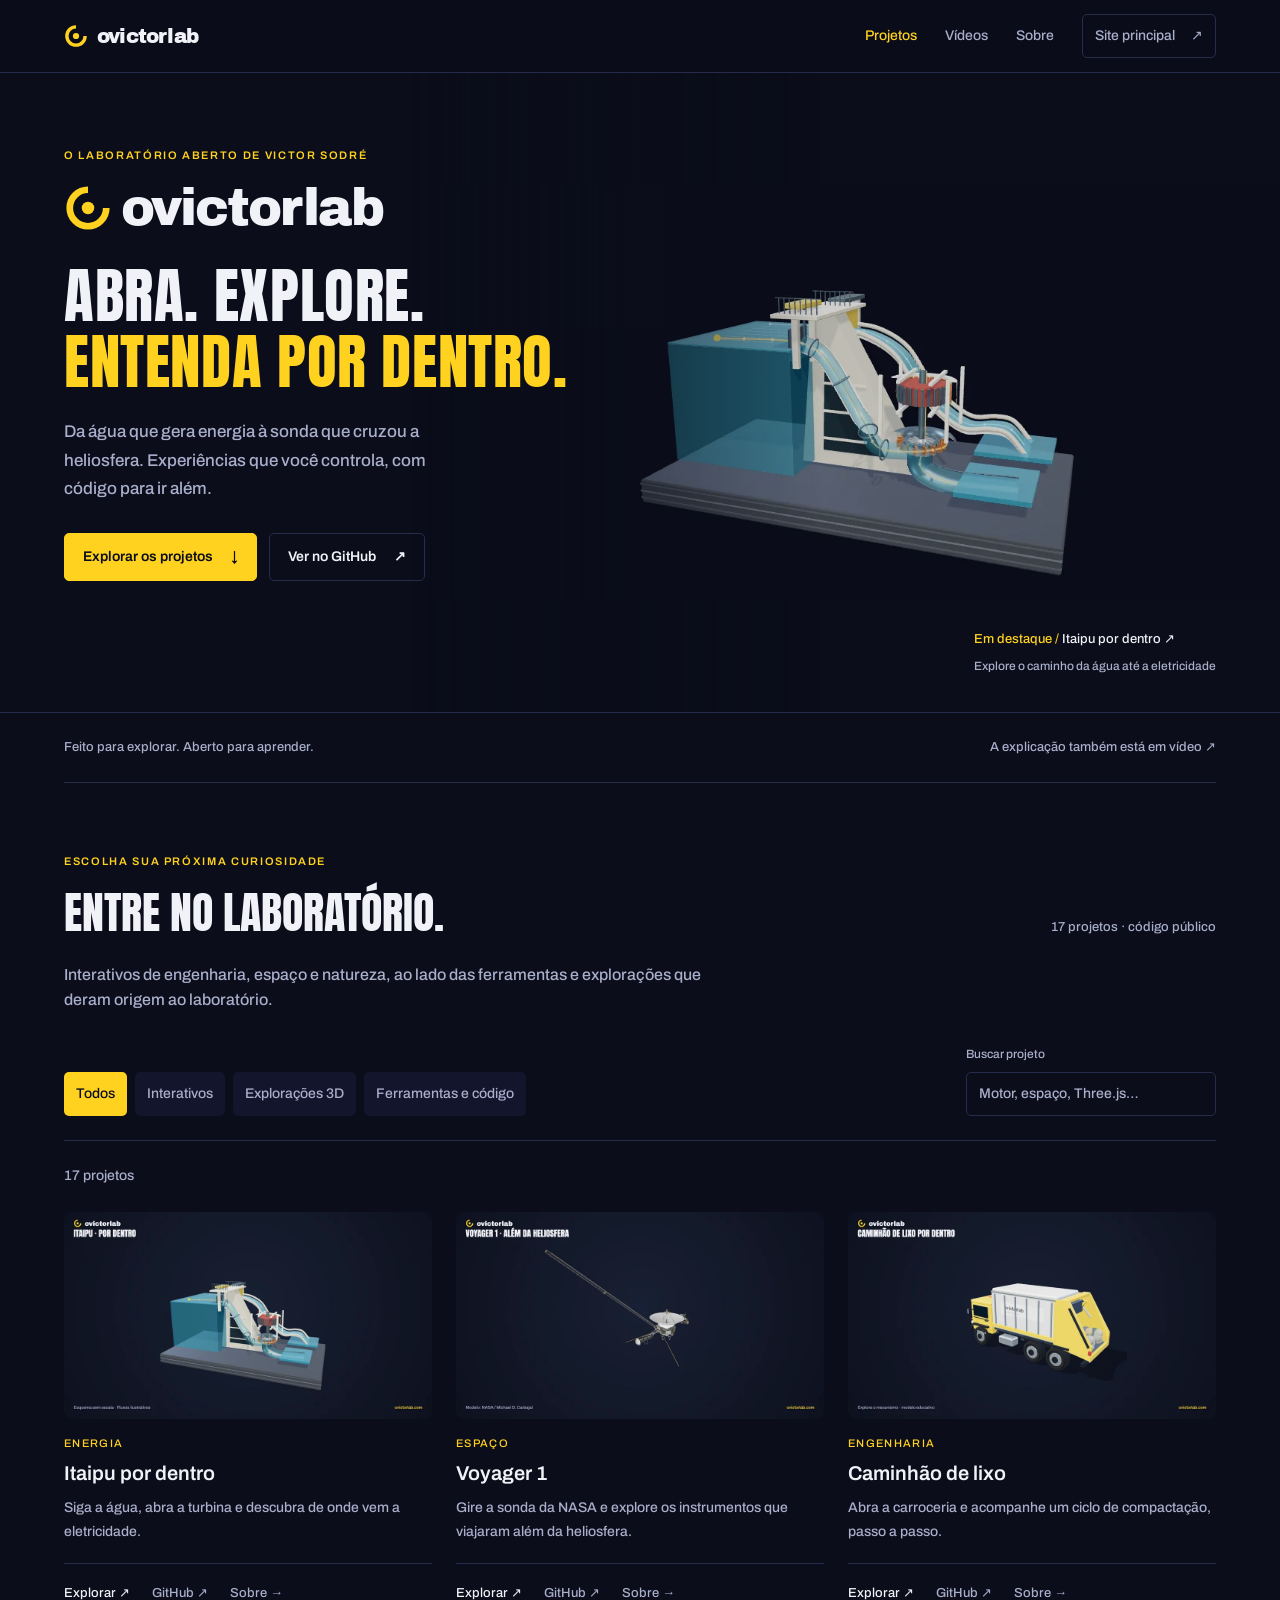
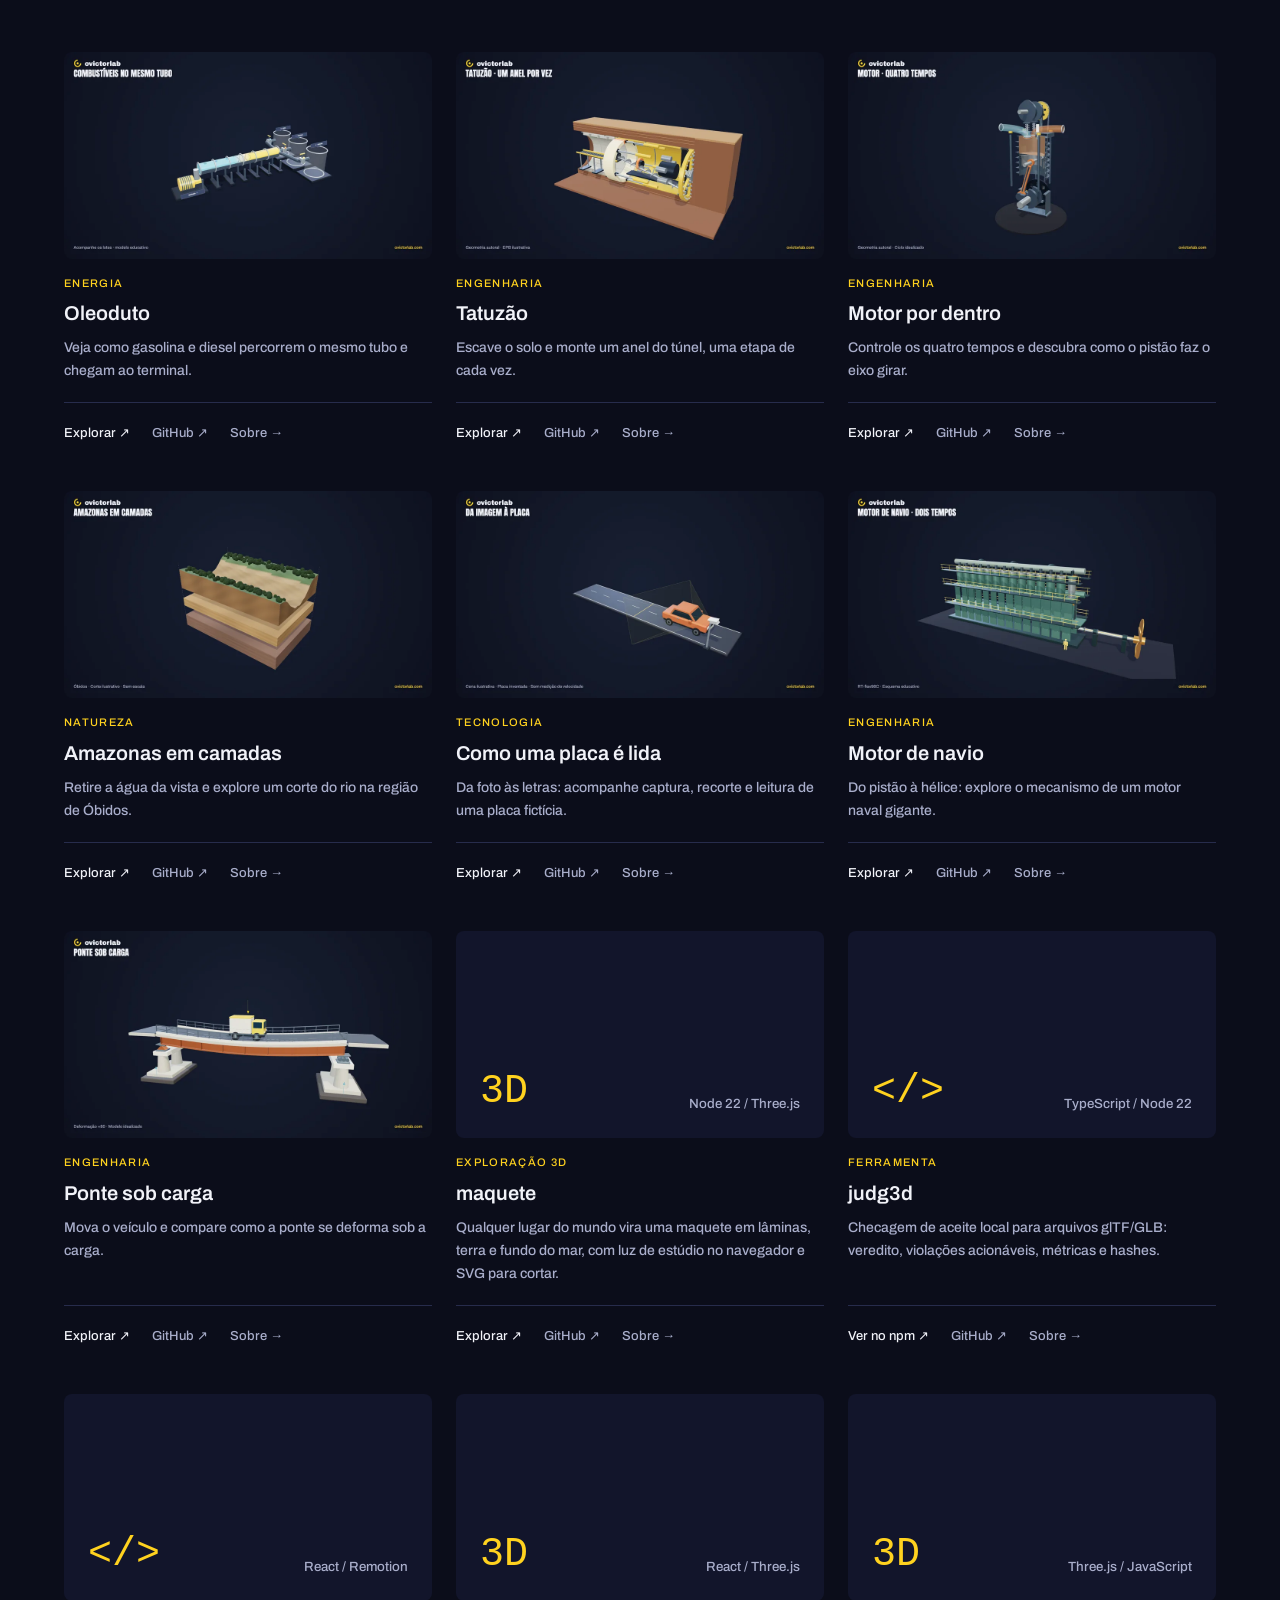
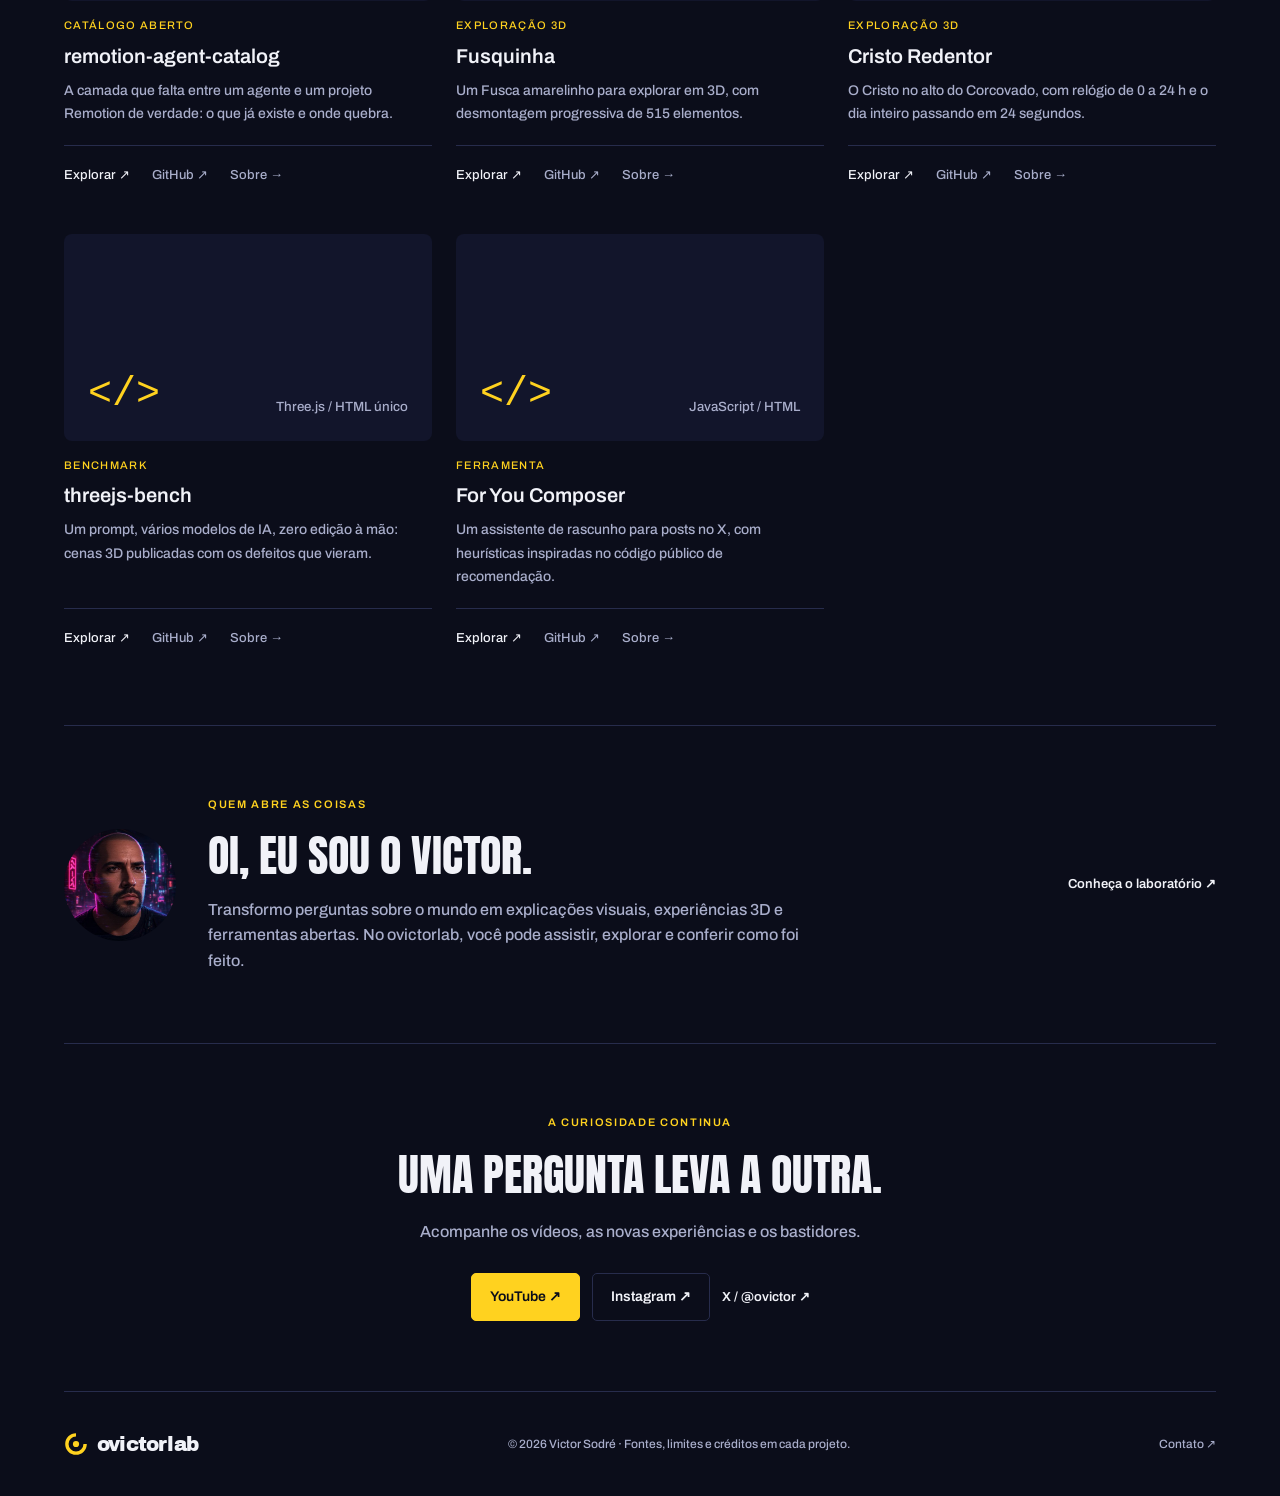
==== commit 7619b777: "Align portfolio with ovictorlab and feature interactive projects" ====
--- a/index.html
+++ b/index.html
@@ -1,817 +1,204 @@
-<!DOCTYPE html>
-<html lang="en">
+<!doctype html>
+<html lang="pt-BR">
 <head>
-<meta charset="UTF-8">
-<meta name="viewport" content="width=device-width, initial-scale=1.0">
-<title>Victor Sodré — 3D experiences and developer tools</title>
-<meta name="description" content="Browser-based 3D experiences, developer tools, and reproducible AI workflow experiments by Victor Sodré.">
-<meta property="og:title" content="Victor Sodré — 3D experiences and developer tools">
-<meta property="og:description" content="Browser-based 3D experiences, developer tools, and reproducible AI workflow experiments by Victor Sodré.">
-<meta property="og:type" content="website">
-<meta name="theme-color" content="#08070c">
-<link rel="canonical" href="https://victorsodre.github.io/">
-<meta name="author" content="Victor Sodré">
-<meta property="og:url" content="https://victorsodre.github.io/">
-<meta property="og:site_name" content="Victor Sodré">
-<meta property="og:locale" content="en_US">
-<meta property="og:locale:alternate" content="pt_BR">
-<meta property="og:image" content="https://victorsodre.github.io/assets/avatar.jpg">
-<meta property="og:image:width" content="400">
-<meta property="og:image:height" content="400">
-<meta property="og:image:alt" content="Victor Sodré">
-<meta name="twitter:card" content="summary">
-<meta name="twitter:site" content="@ovictor">
-<meta name="twitter:creator" content="@ovictor">
-<meta name="twitter:title" content="Victor Sodré — 3D experiences and developer tools">
-<meta name="twitter:description" content="Browser-based 3D experiences, developer tools, and reproducible AI workflow experiments by Victor Sodré.">
-<meta name="twitter:image" content="https://victorsodre.github.io/assets/avatar.jpg">
-<script type="application/ld+json">
-{
-  "@context": "https://schema.org",
-  "@graph": [
-    {
-      "@type": "Person",
-      "@id": "https://victorsodre.github.io/#victor",
-      "name": "Victor Sodré",
-      "alternateName": "@ovictor",
-      "url": "https://victorsodre.github.io/",
-      "image": "https://victorsodre.github.io/assets/avatar.jpg",
-      "description": "Browser-based 3D experiences, developer tools, and reproducible AI workflow experiments.",
-      "knowsAbout": [
-        "Three.js",
-        "WebGL",
-        "Remotion",
-        "AI agents",
-        "Real-time 3D",
-        "Motion design",
-        "Performance benchmarking"
-      ],
-      "homeLocation": {
-        "@type": "Place",
-        "name": "Vitória, ES, Brazil"
-      },
-      "sameAs": [
-        "https://x.com/ovictor",
-        "https://github.com/victorsodre",
-        "https://www.npmjs.com/~ovictor"
-      ]
-    },
-    {
-      "@type": "WebSite",
-      "@id": "https://victorsodre.github.io/#website",
-      "url": "https://victorsodre.github.io/",
-      "name": "Victor Sodré — code, motion & AI in public",
-      "description": "Code, motion and AI in public — method, not hype. Benchmarks, tools and 3D experiments by @ovictor.",
-      "inLanguage": ["en", "pt-BR"],
-      "publisher": { "@id": "https://victorsodre.github.io/#victor" },
-      "author": { "@id": "https://victorsodre.github.io/#victor" }
-    },
-    {
-      "@type": "ItemList",
-      "@id": "https://victorsodre.github.io/#work",
-      "name": "Public work",
-      "itemListOrder": "https://schema.org/ItemListUnordered",
-      "numberOfItems": 4,
-      "itemListElement": [
-        {
-          "@type": "ListItem",
-          "position": 1,
-          "item": {
-            "@type": "SoftwareSourceCode",
-            "name": "remotion-agent-catalog",
-            "url": "https://victorsodre.github.io/remotion-agent-catalog/",
-            "codeRepository": "https://github.com/victorsodre/remotion-agent-catalog",
-            "description": "The missing layer between an agent and a real Remotion project — what already exists, and where it breaks.",
-            "programmingLanguage": "TypeScript",
-            "author": { "@id": "https://victorsodre.github.io/#victor" }
-          }
-        },
-        {
-          "@type": "ListItem",
-          "position": 2,
-          "item": {
-            "@type": "SoftwareSourceCode",
-            "name": "cristo-redentor-threejs",
-            "url": "https://victorsodre.github.io/cristo-redentor-threejs/",
-            "codeRepository": "https://github.com/victorsodre/cristo-redentor-threejs",
-            "description": "Cristo Redentor in Three.js: one scene, no framework, no CDN — 0.47 MB, 11 draw calls, 144 fps measured.",
-            "programmingLanguage": "JavaScript",
-            "author": { "@id": "https://victorsodre.github.io/#victor" }
-          }
-        },
-        {
-          "@type": "ListItem",
-          "position": 3,
-          "item": {
-            "@type": "SoftwareSourceCode",
-            "name": "foryou-composer",
-            "url": "https://victorsodre.github.io/foryou-composer/",
-            "codeRepository": "https://github.com/victorsodre/foryou-composer",
-            "description": "Score your X post against the real For You algorithm — live composer + agent skill.",
-            "programmingLanguage": "JavaScript",
-            "author": { "@id": "https://victorsodre.github.io/#victor" }
-          }
-        },
-        {
-          "@type": "ListItem",
-          "position": 4,
-          "item": {
-            "@type": "SoftwareSourceCode",
-            "name": "threejs-bench",
-            "url": "https://victorsodre.github.io/threejs-bench/bench/",
-            "codeRepository": "https://github.com/victorsodre/threejs-bench",
-            "description": "One prompt, several AI models, zero hand-editing — one-shot Three.js benchmarks you can run in the browser.",
-            "programmingLanguage": "JavaScript",
-            "author": { "@id": "https://victorsodre.github.io/#victor" }
-          }
-        }
-      ]
-    }
-  ]
-}
-</script>
-<link rel="preconnect" href="https://fonts.googleapis.com">
-<link rel="preconnect" href="https://fonts.gstatic.com" crossorigin>
-<link href="https://fonts.googleapis.com/css2?family=IBM+Plex+Mono:wght@500&family=Plus+Jakarta+Sans:wght@400;500;600;700&display=swap" rel="stylesheet">
-<style>
-  :root {
-    --stage: #08070c;
-    --ink: #f3eee6;
-    --mute: #9a9388;
-    --tungsten: #e8a87c;
-    --led: #7ee0ff;
-    --gel: #ff4d8d;
-    --line: rgba(243, 238, 230, 0.1);
-    --mx: 50%;
-    --my: 30%;
-    --sans: "Plus Jakarta Sans", system-ui, sans-serif;
-    --mono: "IBM Plex Mono", ui-monospace, monospace;
-    --text-xs: 0.6875rem;
-    --text-sm: 0.8125rem;
-    --text-base: 1rem;
-    --text-lg: 1.125rem;
-    --text-xl: 1.3125rem;
-    --text-2xl: 1.625rem;
-    --text-3xl: clamp(2rem, 4.2vw, 2.75rem);
-    --avatar: 104px;
-    --hero-gap: 28px;
-  }
-  * { margin: 0; padding: 0; box-sizing: border-box; }
-  html, body { min-height: 100%; }
-  body {
-    background:
-      radial-gradient(1200px 800px at 50% -10%, rgba(126, 224, 255, 0.06), transparent 55%),
-      radial-gradient(900px 600px at 100% 50%, rgba(255, 77, 141, 0.05), transparent 50%),
-      var(--stage);
-    color: var(--ink);
-    font-family: var(--sans);
-    font-size: var(--text-base);
-    font-weight: 400;
-    line-height: 1.6;
-    -webkit-font-smoothing: antialiased;
-    overflow-x: hidden;
-  }
-
-  .iris {
-    position: fixed; inset: -20%; pointer-events: none; z-index: 0;
-    filter: blur(56px) saturate(1.35);
-    opacity: 0.85;
-    background:
-      radial-gradient(ellipse 55% 45% at 18% 22%, rgba(126, 224, 255, 0.22), transparent 68%),
-      radial-gradient(ellipse 48% 40% at 82% 18%, rgba(255, 77, 141, 0.18), transparent 65%),
-      radial-gradient(ellipse 50% 42% at 72% 78%, rgba(168, 130, 255, 0.16), transparent 62%),
-      radial-gradient(ellipse 44% 38% at 12% 82%, rgba(126, 255, 210, 0.12), transparent 60%),
-      radial-gradient(ellipse 40% 35% at 48% 48%, rgba(232, 168, 124, 0.14), transparent 58%);
-    animation: iris-drift 20s ease-in-out infinite alternate;
-  }
-  .iris::before {
-    content: "";
-    position: absolute; inset: 0;
-    background: conic-gradient(
-      from 0deg at 50% 45%,
-      rgba(126, 224, 255, 0.07),
-      rgba(255, 77, 141, 0.06),
-      rgba(180, 140, 255, 0.07),
-      rgba(126, 255, 210, 0.05),
-      rgba(232, 168, 124, 0.06),
-      rgba(126, 224, 255, 0.07)
-    );
-    animation: iris-spin 28s linear infinite;
-  }
-
-  .spot {
-    position: fixed; inset: 0; pointer-events: none; z-index: 1;
-    background:
-      radial-gradient(720px 420px at var(--mx) var(--my),
-        rgba(126, 224, 255, 0.14),
-        rgba(255, 77, 141, 0.08) 35%,
-        transparent 58%),
-      radial-gradient(900px 520px at calc(var(--mx) + 8%) calc(var(--my) - 6%),
-        rgba(168, 130, 255, 0.09),
-        transparent 55%),
-      radial-gradient(640px 380px at 85% 10%, rgba(126, 255, 210, 0.07), transparent 50%),
-      radial-gradient(500px 360px at 8% 85%, rgba(232, 168, 124, 0.08), transparent 55%);
-    mix-blend-mode: screen;
-  }
-  .grain {
-    position: fixed; inset: 0; pointer-events: none; z-index: 8; opacity: 0.09;
-    background-image: url("data:image/svg+xml;utf8,<svg xmlns='http://www.w3.org/2000/svg' width='140' height='140'><filter id='n'><feTurbulence type='fractalNoise' baseFrequency='.85' numOctaves='4' stitchTiles='stitch'/></filter><rect width='100%' height='100%' filter='url(%23n)'/></svg>");
-    mix-blend-mode: overlay;
-  }
-
-  .volume {
-    position: fixed; inset: 0; z-index: 0; pointer-events: none;
-    perspective: 900px; overflow: hidden;
-  }
-  .wall {
-    position: absolute; inset: 0 0 38% 0;
-    background:
-      repeating-linear-gradient(90deg, transparent 0 47px, rgba(126,224,255,.04) 47px 48px),
-      linear-gradient(180deg, rgba(168,130,255,.05), rgba(126,224,255,.03) 40%, transparent 72%);
-    mask-image: linear-gradient(180deg, #000 0%, transparent 100%);
-  }
-  .wall::after {
-    content: "";
-    position: absolute; top: 0; bottom: 0; width: 22%;
-    background: linear-gradient(90deg,
-      transparent,
-      rgba(126,224,255,.14),
-      rgba(255,77,141,.12),
-      rgba(168,130,255,.14),
-      transparent);
-    animation: scan 9s linear infinite;
-  }
-  .floor {
-    position: absolute; left: -20%; right: -20%; bottom: -35%; height: 78%;
-    transform: rotateX(68deg);
-    transform-origin: top;
-    background:
-      linear-gradient(rgba(126,224,255,.16) 1px, transparent 1px) 0 0 / 72px 72px,
-      linear-gradient(90deg, rgba(255,77,141,.12) 1px, transparent 1px) 0 0 / 72px 72px,
-      linear-gradient(rgba(168,130,255,.08) 1px, transparent 1px) 0 0 / 72px 72px;
-    mask-image: linear-gradient(180deg, #000, transparent 78%);
-    opacity: .5;
-  }
-
-  .wrap {
-    position: relative; z-index: 2;
-    max-width: 1080px; margin: 0 auto;
-    padding: 36px 28px 72px;
-  }
-
-  header.slate {
-    display: flex; justify-content: space-between; align-items: center;
-    gap: 16px; flex-wrap: wrap;
-    font-family: var(--mono);
-    font-size: var(--text-xs); font-weight: 500; letter-spacing: 0.14em; text-transform: uppercase;
-    color: var(--mute);
-  }
-  header.slate b { color: var(--tungsten); font-weight: 500; }
-
-  .lang {
-    display: flex; gap: 6px; margin-left: auto;
-  }
-  .lang button {
-    appearance: none; border: 1px solid var(--line);
-    background: rgba(8,7,12,.55); padding: 6px 8px;
-    cursor: pointer; line-height: 0;
-    transition: border-color .2s, transform .2s, box-shadow .2s;
-  }
-  .lang button:hover { border-color: rgba(232,168,124,.45); transform: translateY(-1px); }
-  .lang button[aria-pressed="true"] {
-    border-color: var(--tungsten);
-    box-shadow: 0 0 0 1px rgba(232,168,124,.25);
-  }
-  .lang svg { display: block; width: 22px; height: 15px; border-radius: 1px; }
-
-  .hero { margin-top: 48px; max-width: 820px; }
-  .hero-head {
-    display: flex;
-    align-items: flex-start;
-    gap: var(--hero-gap);
-  }
-  .avatar-wrap {
-    position: relative;
-    width: var(--avatar);
-    height: var(--avatar);
-    flex: 0 0 var(--avatar);
-  }
-  .avatar-wrap::before {
-    content: "";
-    position: absolute; inset: -2px;
-    background: linear-gradient(135deg, var(--gel), var(--led), var(--tungsten));
-    opacity: .5;
-  }
-  .avatar {
-    position: relative; width: 100%; height: 100%;
-    object-fit: cover; display: block;
-    border: 2px solid var(--stage);
-    filter: contrast(1.05) saturate(1.08);
-  }
-  .hero-copy { flex: 1; min-width: 0; padding-top: 2px; }
-  h1 {
-    font-family: var(--sans);
-    font-size: var(--text-3xl);
-    font-weight: 700; letter-spacing: -0.022em; line-height: 1.08;
-    margin: 0;
-  }
-  h1 .line { display: block; }
-  h1 .accent { color: var(--tungsten); }
-  .tag {
-    margin-top: 12px; font-size: var(--text-lg); font-weight: 400; line-height: 1.65;
-    color: var(--mute); max-width: 100%;
-  }
-  .tag b { color: var(--ink); font-weight: 600; }
-
-  .links { margin-top: 18px; display: flex; gap: 10px; flex-wrap: wrap; }
-  .links a {
-    font-family: var(--mono);
-    font-size: var(--text-sm); font-weight: 500; letter-spacing: 0.06em;
-    color: var(--ink); text-decoration: none;
-    border: 1px solid var(--line); padding: 10px 14px;
-    background: rgba(8,7,12,.45);
-    transition: border-color .2s, color .2s, transform .2s;
-  }
-  .links a:hover { border-color: var(--tungsten); color: var(--tungsten); transform: translateY(-1px); }
-
-  .rule {
-    height: 1px; margin: 56px 0 32px;
-    background: linear-gradient(90deg, var(--tungsten), var(--gel), var(--led));
-    opacity: .7;
-  }
-
-  .section-head {
-    display: flex; justify-content: space-between; align-items: flex-end;
-    gap: 16px; flex-wrap: wrap; margin-bottom: 22px;
-  }
-  h2 {
-    font-family: var(--mono);
-    font-size: var(--text-xs); font-weight: 500; letter-spacing: 0.16em;
-    text-transform: uppercase; color: var(--mute);
-  }
-  .sync {
-    font-family: var(--mono);
-    font-size: var(--text-xs); font-weight: 500; letter-spacing: 0.1em; text-transform: uppercase;
-    color: var(--mute);
-  }
-  .sync[data-state="live"] { color: var(--led); }
-  .sync[data-state="live"]::before {
-    content: ""; display: inline-block; width: 6px; height: 6px; margin-right: 8px;
-    border-radius: 50%; background: var(--led); box-shadow: 0 0 8px var(--led);
-    vertical-align: 1px;
-  }
-
-  .stage-grid {
-    display: grid;
-    grid-template-columns: repeat(auto-fit, minmax(260px, 1fr));
-    gap: 14px;
-  }
-  .stage-grid .card:first-child {
-    grid-column: 1 / -1;
-    min-height: 200px;
-  }
-
-  .card {
-    position: relative;
-    display: flex; flex-direction: column;
-    text-decoration: none; color: inherit;
-    border: 1px solid var(--line);
-    background: linear-gradient(180deg, rgba(243,238,230,.035), rgba(243,238,230,.012));
-    padding: 26px 24px 22px;
-    overflow: hidden;
-    cursor: pointer;
-    transition: transform .2s, border-color .2s;
-  }
-  .card::after {
-    content: "";
-    position: absolute; inset: auto 0 0 0; height: 2px;
-    background: linear-gradient(90deg, var(--tungsten), var(--gel), var(--led));
-    transform: scaleX(0); transform-origin: left; transition: transform .25s;
-  }
-  .card:hover { transform: translateY(-3px); border-color: rgba(232,168,124,.45); }
-  .card:hover::after { transform: scaleX(1); }
-
-  .card .meta {
-    display: flex; justify-content: space-between; align-items: center;
-    font-family: var(--mono);
-    font-size: var(--text-xs); font-weight: 500; letter-spacing: 0.12em; text-transform: uppercase;
-    color: var(--mute); margin-bottom: 16px;
-  }
-  .badge {
-    color: var(--stage); background: var(--tungsten);
-    padding: 3px 7px; letter-spacing: 0.1em; font-weight: 500;
-  }
-  .card h3 {
-    font-family: var(--sans);
-    font-size: var(--text-xl); font-weight: 600; letter-spacing: -0.015em; line-height: 1.25;
-  }
-  .stage-grid .card:first-child h3 { font-size: var(--text-2xl); }
-  .card p {
-    margin-top: 10px; font-size: var(--text-sm); font-weight: 400; line-height: 1.65; color: var(--mute);
-    flex: 1;
-  }
-  .topics {
-    display: flex; flex-wrap: wrap; gap: 6px; margin-top: 18px;
-  }
-  .topics span {
-    font-family: var(--mono);
-    font-size: 0.625rem; font-weight: 500; letter-spacing: 0.06em; text-transform: uppercase;
-    color: var(--mute); border: 1px solid var(--line); padding: 4px 7px;
-  }
-  .go {
-    margin-top: 18px;
-    font-family: var(--mono);
-    font-size: var(--text-sm); font-weight: 500; letter-spacing: 0.1em; text-transform: uppercase;
-    color: var(--tungsten);
-  }
-
-  .card-links {
-    display: flex; gap: 10px; flex-wrap: wrap; margin-top: 18px;
-  }
-  .card-links a {
-    font-family: var(--mono);
-    font-size: var(--text-sm); font-weight: 500; letter-spacing: 0.08em; text-transform: uppercase;
-    text-decoration: none; padding: 10px 16px;
-    transition: transform .2s, box-shadow .2s;
-  }
-  .card-page-btn {
-    background: linear-gradient(135deg, var(--tungsten), var(--gel));
-    color: var(--stage) !important;
-    box-shadow: 0 0 12px rgba(232,168,124,.4), 0 0 24px rgba(255,77,141,.2);
-    animation: page-pulse 2.2s ease-in-out infinite alternate;
-  }
-  .card-page-btn:hover {
-    transform: translateY(-2px) scale(1.04);
-    box-shadow: 0 0 18px rgba(232,168,124,.6), 0 0 36px rgba(255,77,141,.35);
-  }
-  .card-gh-btn {
-    color: var(--mute); border: 1px solid var(--line);
-  }
-  .card-gh-btn:hover { color: var(--ink); border-color: var(--mute); transform: translateY(-1px); }
-
-  @keyframes page-pulse {
-    from { box-shadow: 0 0 12px rgba(232,168,124,.4), 0 0 24px rgba(255,77,141,.2); }
-    to   { box-shadow: 0 0 18px rgba(232,168,124,.55), 0 0 32px rgba(255,77,141,.3); }
-  }
-
-  .empty {
-    border: 1px dashed var(--line); padding: 28px;
-    color: var(--mute); font-size: var(--text-sm); font-weight: 400;
-  }
-
-  footer {
-    margin-top: 64px;
-    display: flex; justify-content: space-between; gap: 12px; flex-wrap: wrap;
-    font-family: var(--mono);
-    font-size: var(--text-xs); font-weight: 500; letter-spacing: 0.1em; text-transform: uppercase;
-    color: var(--mute);
-  }
-
-  @keyframes scan {
-    from { transform: translateX(-30%); }
-    to { transform: translateX(620%); }
-  }
-  @keyframes iris-drift {
-    0% { transform: scale(1) translate(0, 0); }
-    50% { transform: scale(1.06) translate(1.5%, -1%); }
-    100% { transform: scale(1.03) translate(-1%, 1.5%); }
-  }
-  @keyframes iris-spin {
-    to { transform: rotate(360deg); }
-  }
-
-  @media (max-width: 780px) {
-    :root { --avatar: 88px; --hero-gap: 20px; }
-    .hero { max-width: none; }
-    .hero-copy { padding-top: 0; }
-    .tag { margin-top: 10px; font-size: var(--text-base); }
-    .stage-grid .card:first-child { min-height: 0; }
-    .floor { opacity: .28; }
-    header.slate { align-items: flex-start; }
-    .lang { margin-left: 0; }
-  }
-  @media (prefers-reduced-motion: reduce) {
-    .wall::after, .iris, .iris::before, .card, .links a, .lang button { animation: none; transition: none; }
-  }
-</style>
+  <meta charset="utf-8">
+  <meta name="viewport" content="width=device-width, initial-scale=1">
+  <title>ovictorlab · Experiências interativas e código aberto</title>
+  <meta name="description" content="Explore os projetos de Victor Sodré: engenharia, espaço e natureza em experiências 3D, ferramentas e código aberto. Abra direto no navegador.">
+  <meta name="theme-color" content="#0b0d1a">
+  <meta name="author" content="Victor Sodré">
+  <link rel="canonical" href="https://victorsodre.github.io/">
+  <link rel="icon" href="assets/icon.svg" type="image/svg+xml">
+  <meta property="og:type" content="website">
+  <meta property="og:site_name" content="ovictorlab">
+  <meta property="og:locale" content="pt_BR">
+  <meta property="og:url" content="https://victorsodre.github.io/">
+  <meta property="og:title" content="ovictorlab · O laboratório aberto">
+  <meta property="og:description" content="Abra, explore e entenda por dentro. Experiências interativas, ferramentas e código de Victor Sodré.">
+  <meta property="og:image" content="https://victorsodre.github.io/assets/projects/itaipu-por-dentro.webp">
+  <meta property="og:image:width" content="960">
+  <meta property="og:image:height" content="540">
+  <meta property="og:image:alt" content="Itaipu por dentro: captura real do experimento ovictorlab">
+  <meta name="twitter:card" content="summary_large_image">
+  <meta name="twitter:creator" content="@ovictor">
+  <meta name="twitter:title" content="ovictorlab · O laboratório aberto">
+  <meta name="twitter:description" content="Experiências 3D, ferramentas e código aberto. Por Victor Sodré.">
+  <meta name="twitter:image" content="https://victorsodre.github.io/assets/projects/itaipu-por-dentro.webp">
+  <link rel="preload" as="font" href="assets/fonts/anton-latin-400-normal.woff2" type="font/woff2" crossorigin>
+  <link rel="stylesheet" href="assets/site.css">
+  <script type="application/ld+json">{"@context":"https://schema.org","@type":"CollectionPage","name":"Projetos do ovictorlab","url":"https://victorsodre.github.io/","inLanguage":"pt-BR","author":{"@type":"Person","name":"Victor Sodré","url":"https://ovictorlab.com"},"mainEntity":{"@type":"ItemList","numberOfItems":17,"itemListElement":[{"@type":"ListItem","position":1,"item":{"@type":"SoftwareSourceCode","name":"Itaipu por dentro","url":"https://victorsodre.github.io/itaipu-por-dentro/","codeRepository":"https://github.com/victorsodre/itaipu-por-dentro","description":"Siga a água, abra a turbina e descubra de onde vem a eletricidade."}},{"@type":"ListItem","position":2,"item":{"@type":"SoftwareSourceCode","name":"Voyager 1","url":"https://victorsodre.github.io/voyager/","codeRepository":"https://github.com/victorsodre/voyager","description":"Gire a sonda da NASA e explore os instrumentos que viajaram além da heliosfera."}},{"@type":"ListItem","position":3,"item":{"@type":"SoftwareSourceCode","name":"Caminhão de lixo","url":"https://victorsodre.github.io/caminhao-lixo/","codeRepository":"https://github.com/victorsodre/caminhao-lixo","description":"Abra a carroceria e acompanhe um ciclo de compactação, passo a passo."}},{"@type":"ListItem","position":4,"item":{"@type":"SoftwareSourceCode","name":"Oleoduto","url":"https://victorsodre.github.io/oleoduto/","codeRepository":"https://github.com/victorsodre/oleoduto","description":"Veja como gasolina e diesel percorrem o mesmo tubo e chegam ao terminal."}},{"@type":"ListItem","position":5,"item":{"@type":"SoftwareSourceCode","name":"Tatuzão","url":"https://victorsodre.github.io/tatuzao/","codeRepository":"https://github.com/victorsodre/tatuzao","description":"Escave o solo e monte um anel do túnel, uma etapa de cada vez."}},{"@type":"ListItem","position":6,"item":{"@type":"SoftwareSourceCode","name":"Motor por dentro","url":"https://victorsodre.github.io/motor-por-dentro/","codeRepository":"https://github.com/victorsodre/motor-por-dentro","description":"Controle os quatro tempos e descubra como o pistão faz o eixo girar."}},{"@type":"ListItem","position":7,"item":{"@type":"SoftwareSourceCode","name":"Amazonas em camadas","url":"https://victorsodre.github.io/amazonas-em-camadas/","codeRepository":"https://github.com/victorsodre/amazonas-em-camadas","description":"Retire a água da vista e explore um corte do rio na região de Óbidos."}},{"@type":"ListItem","position":8,"item":{"@type":"SoftwareSourceCode","name":"Como uma placa é lida","url":"https://victorsodre.github.io/radar-placas/","codeRepository":"https://github.com/victorsodre/radar-placas","description":"Da foto às letras: acompanhe captura, recorte e leitura de uma placa fictícia."}},{"@type":"ListItem","position":9,"item":{"@type":"SoftwareSourceCode","name":"Motor de navio","url":"https://victorsodre.github.io/motor-navio/","codeRepository":"https://github.com/victorsodre/motor-navio","description":"Do pistão à hélice: explore o mecanismo de um motor naval gigante."}},{"@type":"ListItem","position":10,"item":{"@type":"SoftwareSourceCode","name":"Ponte sob carga","url":"https://victorsodre.github.io/ponte-sob-carga/","codeRepository":"https://github.com/victorsodre/ponte-sob-carga","description":"Mova o veículo e compare como a ponte se deforma sob a carga."}},{"@type":"ListItem","position":11,"item":{"@type":"SoftwareSourceCode","name":"maquete","url":"https://victorsodre.github.io/maquete/?lugar=rio","codeRepository":"https://github.com/victorsodre/maquete","description":"Qualquer lugar do mundo vira uma maquete em lâminas, terra e fundo do mar, com luz de estúdio no navegador e SVG para cortar."}},{"@type":"ListItem","position":12,"item":{"@type":"SoftwareSourceCode","name":"judg3d","url":"https://github.com/victorsodre/judg3d","codeRepository":"https://github.com/victorsodre/judg3d","description":"Checagem de aceite local para arquivos glTF/GLB: veredito, violações acionáveis, métricas e hashes."}},{"@type":"ListItem","position":13,"item":{"@type":"SoftwareSourceCode","name":"remotion-agent-catalog","url":"https://victorsodre.github.io/remotion-agent-catalog/","codeRepository":"https://github.com/victorsodre/remotion-agent-catalog","description":"A camada que falta entre um agente e um projeto Remotion de verdade: o que já existe e onde quebra."}},{"@type":"ListItem","position":14,"item":{"@type":"SoftwareSourceCode","name":"Fusquinha","url":"https://victorsodre.github.io/fusquinha/","codeRepository":"https://github.com/victorsodre/fusquinha","description":"Um Fusca amarelinho para explorar em 3D, com desmontagem progressiva de 515 elementos."}},{"@type":"ListItem","position":15,"item":{"@type":"SoftwareSourceCode","name":"Cristo Redentor","url":"https://victorsodre.github.io/cristo-redentor-threejs/","codeRepository":"https://github.com/victorsodre/cristo-redentor-threejs","description":"O Cristo no alto do Corcovado, com relógio de 0 a 24 h e o dia inteiro passando em 24 segundos."}},{"@type":"ListItem","position":16,"item":{"@type":"SoftwareSourceCode","name":"threejs-bench","url":"https://victorsodre.github.io/threejs-bench/bench/","codeRepository":"https://github.com/victorsodre/threejs-bench","description":"Um prompt, vários modelos de IA, zero edição à mão: cenas 3D publicadas com os defeitos que vieram."}},{"@type":"ListItem","position":17,"item":{"@type":"SoftwareSourceCode","name":"For You Composer","url":"https://victorsodre.github.io/foryou-composer/","codeRepository":"https://github.com/victorsodre/foryou-composer","description":"Um assistente de rascunho para posts no X, com heurísticas inspiradas no código público de recomendação."}}]}}</script>
+  <script src="assets/site.js" defer></script>
 </head>
 <body>
-<div class="iris" aria-hidden="true"></div>
-<div class="spot" aria-hidden="true"></div>
-<div class="volume" aria-hidden="true"><div class="wall"></div><div class="floor"></div></div>
-<div class="grain" aria-hidden="true"></div>
-
-<div class="wrap">
-  <header class="slate">
-    <span><b>HUB</b> · victorsodre.github.io</span>
-    <div class="lang" role="group" aria-label="Language">
-      <button type="button" id="lang-en" aria-pressed="true" aria-label="English" title="English">
-        <svg viewBox="0 0 22 15" aria-hidden="true"><rect width="22" height="15" fill="#b22234"/><path d="M0 1.15h22M0 3.46h22M0 5.77h22M0 8.08h22M0 10.38h22M0 12.69h22" stroke="#fff" stroke-width="1.15"/><rect width="9.5" height="8.08" fill="#3c3b6e"/><g fill="#fff"><circle cx="1.2" cy="1" r=".35"/><circle cx="2.6" cy="1" r=".35"/><circle cx="4" cy="1" r=".35"/><circle cx="5.4" cy="1" r=".35"/><circle cx="6.8" cy="1" r=".35"/><circle cx="8.2" cy="1" r=".35"/><circle cx="1.9" cy="2.3" r=".35"/><circle cx="3.3" cy="2.3" r=".35"/><circle cx="4.7" cy="2.3" r=".35"/><circle cx="6.1" cy="2.3" r=".35"/><circle cx="7.5" cy="2.3" r=".35"/></g></svg>
-      </button>
-      <button type="button" id="lang-pt" aria-pressed="false" aria-label="Português" title="Português">
-        <svg viewBox="0 0 22 15" aria-hidden="true"><rect width="22" height="15" fill="#009b3a"/><polygon points="11,1.2 20.2,7.5 11,13.8 1.8,7.5" fill="#ffdf00"/><circle cx="11" cy="7.5" r="3.2" fill="#002776"/></svg>
-      </button>
+  <svg class="symbol-library" aria-hidden="true" xmlns="http://www.w3.org/2000/svg"><symbol id="brand-mark" viewBox="0 0 100 100"><path d="M50 12 A38 38 0 1 0 88 50" fill="none" stroke="currentColor" stroke-width="14"/><circle cx="50" cy="50" r="13" fill="currentColor"/></symbol></svg>
+  <a class="skip-link" href="#conteudo">Pular para o conteúdo</a>
+  <header class="site-header">
+    <div class="container header-inner">
+      <a class="brand" href="https://ovictorlab.com" aria-label="ovictorlab, site principal"><svg aria-hidden="true"><use href="#brand-mark"/></svg><span>ovictorlab</span></a>
+      <nav aria-label="Navegação principal">
+        <a href="#projetos" aria-current="page">Projetos</a>
+        <a href="https://ovictorlab.com/videos">Vídeos</a>
+        <a href="#sobre">Sobre</a>
+        <a class="header-link" href="https://ovictorlab.com">Site principal <span aria-hidden="true">↗</span></a>
+      </nav>
     </div>
-    <span data-i18n="header.location">Vitória/ES · building in public</span>
   </header>
-
-  <section class="hero">
-    <div class="hero-head">
-      <div class="avatar-wrap">
-        <img class="avatar" src="assets/avatar.jpg" alt="Victor Sodré" width="104" height="104">
+  <main id="conteudo">
+    <section class="hero" aria-labelledby="hero-title">
+      <div class="hero-art" aria-hidden="true"><img src="assets/projects/itaipu-scene.webp" alt="" width="1235" height="557" fetchpriority="high"></div>
+      <div class="container hero-content">
+        <p class="eyebrow">O laboratório aberto de Victor Sodré</p>
+        <div class="brand hero-brand"><svg aria-hidden="true"><use href="#brand-mark"/></svg><span>ovictorlab</span></div>
+        <h1 id="hero-title">Abra. Explore.<br /><span>Entenda por dentro.</span></h1>
+        <p class="hero-description">Da água que gera energia à sonda que cruzou a heliosfera. Experiências que você controla, com código para ir além.</p>
+        <div class="hero-actions"><a class="action-primary" href="#projetos">Explorar os projetos <span aria-hidden="true">↓</span></a><a class="action-secondary" href="https://github.com/victorsodre">Ver no GitHub <span aria-hidden="true">↗</span></a></div>
       </div>
-      <div class="hero-copy">
-        <h1><span class="line">Victor</span><span class="line accent">Sodré</span></h1>
-        <p class="tag" data-i18n="hero.tag">Scenography-grade 3D, agent pipelines and verifiable benchmarks — <b>method, not hype</b>. Shipped daily on <b>@ovictor</b>.</p>
-        <div class="links">
-          <a href="https://x.com/ovictor">𝕏 @ovictor</a>
-          <a href="https://github.com/victorsodre">GitHub</a>
+      <a class="hero-caption" href="https://victorsodre.github.io/itaipu-por-dentro/"><span>Em destaque /</span> Itaipu por dentro ↗<small>Explore o caminho da água até a eletricidade</small></a>
+    </section>
+    <div class="container">
+      <div class="intro-strip"><p>Feito para explorar. Aberto para aprender.</p><a href="https://ovictorlab.com/videos">A explicação também está em vídeo ↗</a></div>
+      <section class="catalog section" id="projetos" aria-labelledby="catalog-title">
+        <div class="section-heading"><div><p class="eyebrow">Escolha sua próxima curiosidade</p><h2 id="catalog-title">Entre no laboratório.</h2></div><span class="catalog-note">17 projetos · código público</span></div>
+        <p class="section-description">Interativos de engenharia, espaço e natureza, ao lado das ferramentas e explorações que deram origem ao laboratório.</p>
+        <div id="discovery-controls" class="discovery-controls" hidden>
+          <div class="filters" role="group" aria-label="Categoria de projeto">
+            <button type="button" data-filter="todos" aria-pressed="true">Todos</button>
+            <button type="button" data-filter="interativo" aria-pressed="false">Interativos</button>
+            <button type="button" data-filter="3d" aria-pressed="false">Explorações 3D</button>
+            <button type="button" data-filter="codigo" aria-pressed="false">Ferramentas e código</button>
+          </div>
+          <label for="search">Buscar projeto<input id="search" type="search" placeholder="Motor, espaço, Three.js…" aria-controls="work"></label>
         </div>
-      </div>
+        <p id="result-count" class="result-count" role="status">17 projetos</p>
+        <div class="project-grid" id="work"><article class="project" data-project="itaipu-por-dentro" data-kind="interativo" data-search="Itaipu por dentro Siga a água, abra a turbina e descubra de onde vem a eletricidade. Energia Three.js TypeScript Vite">
+    <a class="project-cover" href="https://victorsodre.github.io/itaipu-por-dentro/" tabindex="-1" aria-hidden="true"><img src="assets/projects/itaipu-por-dentro.webp" alt="Captura real da experiência Itaipu por dentro" width="960" height="540" loading="lazy" decoding="async"></a>
+    <p class="project-topic">Energia</p>
+    <h3><a href="https://victorsodre.github.io/itaipu-por-dentro/">Itaipu por dentro</a></h3>
+    <p class="project-summary">Siga a água, abra a turbina e descubra de onde vem a eletricidade.</p>
+    <div class="project-actions"><a href="https://victorsodre.github.io/itaipu-por-dentro/" aria-label="Explorar Itaipu por dentro">Explorar ↗</a><a href="https://github.com/victorsodre/itaipu-por-dentro" aria-label="Código de Itaipu por dentro no GitHub">GitHub ↗</a><a href="https://ovictorlab.com/codigo/itaipu-por-dentro" aria-label="Sobre Itaipu por dentro">Sobre →</a></div>
+  </article>
+<article class="project" data-project="voyager" data-kind="interativo" data-search="Voyager 1 Gire a sonda da NASA e explore os instrumentos que viajaram além da heliosfera. Espaço Three.js TypeScript Vite">
+    <a class="project-cover" href="https://victorsodre.github.io/voyager/" tabindex="-1" aria-hidden="true"><img src="assets/projects/voyager.webp" alt="Captura real da experiência Voyager 1" width="960" height="540" loading="lazy" decoding="async"></a>
+    <p class="project-topic">Espaço</p>
+    <h3><a href="https://victorsodre.github.io/voyager/">Voyager 1</a></h3>
+    <p class="project-summary">Gire a sonda da NASA e explore os instrumentos que viajaram além da heliosfera.</p>
+    <div class="project-actions"><a href="https://victorsodre.github.io/voyager/" aria-label="Explorar Voyager 1">Explorar ↗</a><a href="https://github.com/victorsodre/voyager" aria-label="Código de Voyager 1 no GitHub">GitHub ↗</a><a href="https://ovictorlab.com/codigo/voyager" aria-label="Sobre Voyager 1">Sobre →</a></div>
+  </article>
+<article class="project" data-project="caminhao-lixo" data-kind="interativo" data-search="Caminhão de lixo Abra a carroceria e acompanhe um ciclo de compactação, passo a passo. Engenharia Three.js TypeScript Vite">
+    <a class="project-cover" href="https://victorsodre.github.io/caminhao-lixo/" tabindex="-1" aria-hidden="true"><img src="assets/projects/caminhao-lixo.webp" alt="Captura real da experiência Caminhão de lixo" width="960" height="540" loading="lazy" decoding="async"></a>
+    <p class="project-topic">Engenharia</p>
+    <h3><a href="https://victorsodre.github.io/caminhao-lixo/">Caminhão de lixo</a></h3>
+    <p class="project-summary">Abra a carroceria e acompanhe um ciclo de compactação, passo a passo.</p>
+    <div class="project-actions"><a href="https://victorsodre.github.io/caminhao-lixo/" aria-label="Explorar Caminhão de lixo">Explorar ↗</a><a href="https://github.com/victorsodre/caminhao-lixo" aria-label="Código de Caminhão de lixo no GitHub">GitHub ↗</a><a href="https://ovictorlab.com/codigo/caminhao-lixo" aria-label="Sobre Caminhão de lixo">Sobre →</a></div>
+  </article>
+<article class="project" data-project="oleoduto" data-kind="interativo" data-search="Oleoduto Veja como gasolina e diesel percorrem o mesmo tubo e chegam ao terminal. Energia Three.js TypeScript Vite">
+    <a class="project-cover" href="https://victorsodre.github.io/oleoduto/" tabindex="-1" aria-hidden="true"><img src="assets/projects/oleoduto.webp" alt="Captura real da experiência Oleoduto" width="960" height="540" loading="lazy" decoding="async"></a>
+    <p class="project-topic">Energia</p>
+    <h3><a href="https://victorsodre.github.io/oleoduto/">Oleoduto</a></h3>
+    <p class="project-summary">Veja como gasolina e diesel percorrem o mesmo tubo e chegam ao terminal.</p>
+    <div class="project-actions"><a href="https://victorsodre.github.io/oleoduto/" aria-label="Explorar Oleoduto">Explorar ↗</a><a href="https://github.com/victorsodre/oleoduto" aria-label="Código de Oleoduto no GitHub">GitHub ↗</a><a href="https://ovictorlab.com/codigo/oleoduto" aria-label="Sobre Oleoduto">Sobre →</a></div>
+  </article>
+<article class="project" data-project="tatuzao" data-kind="interativo" data-search="Tatuzão Escave o solo e monte um anel do túnel, uma etapa de cada vez. Engenharia Three.js TypeScript Vite">
+    <a class="project-cover" href="https://victorsodre.github.io/tatuzao/" tabindex="-1" aria-hidden="true"><img src="assets/projects/tatuzao.webp" alt="Captura real da experiência Tatuzão" width="960" height="540" loading="lazy" decoding="async"></a>
+    <p class="project-topic">Engenharia</p>
+    <h3><a href="https://victorsodre.github.io/tatuzao/">Tatuzão</a></h3>
+    <p class="project-summary">Escave o solo e monte um anel do túnel, uma etapa de cada vez.</p>
+    <div class="project-actions"><a href="https://victorsodre.github.io/tatuzao/" aria-label="Explorar Tatuzão">Explorar ↗</a><a href="https://github.com/victorsodre/tatuzao" aria-label="Código de Tatuzão no GitHub">GitHub ↗</a><a href="https://ovictorlab.com/codigo/tatuzao" aria-label="Sobre Tatuzão">Sobre →</a></div>
+  </article>
+<article class="project" data-project="motor-por-dentro" data-kind="interativo" data-search="Motor por dentro Controle os quatro tempos e descubra como o pistão faz o eixo girar. Engenharia Three.js TypeScript Vite">
+    <a class="project-cover" href="https://victorsodre.github.io/motor-por-dentro/" tabindex="-1" aria-hidden="true"><img src="assets/projects/motor-por-dentro.webp" alt="Captura real da experiência Motor por dentro" width="960" height="540" loading="lazy" decoding="async"></a>
+    <p class="project-topic">Engenharia</p>
+    <h3><a href="https://victorsodre.github.io/motor-por-dentro/">Motor por dentro</a></h3>
+    <p class="project-summary">Controle os quatro tempos e descubra como o pistão faz o eixo girar.</p>
+    <div class="project-actions"><a href="https://victorsodre.github.io/motor-por-dentro/" aria-label="Explorar Motor por dentro">Explorar ↗</a><a href="https://github.com/victorsodre/motor-por-dentro" aria-label="Código de Motor por dentro no GitHub">GitHub ↗</a><a href="https://ovictorlab.com/codigo/motor-por-dentro" aria-label="Sobre Motor por dentro">Sobre →</a></div>
+  </article>
+<article class="project" data-project="amazonas-em-camadas" data-kind="interativo" data-search="Amazonas em camadas Retire a água da vista e explore um corte do rio na região de Óbidos. Natureza Three.js TypeScript Vite">
+    <a class="project-cover" href="https://victorsodre.github.io/amazonas-em-camadas/" tabindex="-1" aria-hidden="true"><img src="assets/projects/amazonas-em-camadas.webp" alt="Captura real da experiência Amazonas em camadas" width="960" height="540" loading="lazy" decoding="async"></a>
+    <p class="project-topic">Natureza</p>
+    <h3><a href="https://victorsodre.github.io/amazonas-em-camadas/">Amazonas em camadas</a></h3>
+    <p class="project-summary">Retire a água da vista e explore um corte do rio na região de Óbidos.</p>
+    <div class="project-actions"><a href="https://victorsodre.github.io/amazonas-em-camadas/" aria-label="Explorar Amazonas em camadas">Explorar ↗</a><a href="https://github.com/victorsodre/amazonas-em-camadas" aria-label="Código de Amazonas em camadas no GitHub">GitHub ↗</a><a href="https://ovictorlab.com/codigo/amazonas-em-camadas" aria-label="Sobre Amazonas em camadas">Sobre →</a></div>
+  </article>
+<article class="project" data-project="radar-placas" data-kind="interativo" data-search="Como uma placa é lida Da foto às letras: acompanhe captura, recorte e leitura de uma placa fictícia. Tecnologia Three.js TypeScript Vite">
+    <a class="project-cover" href="https://victorsodre.github.io/radar-placas/" tabindex="-1" aria-hidden="true"><img src="assets/projects/radar-placas.webp" alt="Captura real da experiência Como uma placa é lida" width="960" height="540" loading="lazy" decoding="async"></a>
+    <p class="project-topic">Tecnologia</p>
+    <h3><a href="https://victorsodre.github.io/radar-placas/">Como uma placa é lida</a></h3>
+    <p class="project-summary">Da foto às letras: acompanhe captura, recorte e leitura de uma placa fictícia.</p>
+    <div class="project-actions"><a href="https://victorsodre.github.io/radar-placas/" aria-label="Explorar Como uma placa é lida">Explorar ↗</a><a href="https://github.com/victorsodre/radar-placas" aria-label="Código de Como uma placa é lida no GitHub">GitHub ↗</a><a href="https://ovictorlab.com/codigo/radar-placas" aria-label="Sobre Como uma placa é lida">Sobre →</a></div>
+  </article>
+<article class="project" data-project="motor-navio" data-kind="interativo" data-search="Motor de navio Do pistão à hélice: explore o mecanismo de um motor naval gigante. Engenharia Three.js TypeScript Vite">
+    <a class="project-cover" href="https://victorsodre.github.io/motor-navio/" tabindex="-1" aria-hidden="true"><img src="assets/projects/motor-navio.webp" alt="Captura real da experiência Motor de navio" width="960" height="540" loading="lazy" decoding="async"></a>
+    <p class="project-topic">Engenharia</p>
+    <h3><a href="https://victorsodre.github.io/motor-navio/">Motor de navio</a></h3>
+    <p class="project-summary">Do pistão à hélice: explore o mecanismo de um motor naval gigante.</p>
+    <div class="project-actions"><a href="https://victorsodre.github.io/motor-navio/" aria-label="Explorar Motor de navio">Explorar ↗</a><a href="https://github.com/victorsodre/motor-navio" aria-label="Código de Motor de navio no GitHub">GitHub ↗</a><a href="https://ovictorlab.com/codigo/motor-navio" aria-label="Sobre Motor de navio">Sobre →</a></div>
+  </article>
+<article class="project" data-project="ponte-sob-carga" data-kind="interativo" data-search="Ponte sob carga Mova o veículo e compare como a ponte se deforma sob a carga. Engenharia Three.js TypeScript Vite">
+    <a class="project-cover" href="https://victorsodre.github.io/ponte-sob-carga/" tabindex="-1" aria-hidden="true"><img src="assets/projects/ponte-sob-carga.webp" alt="Captura real da experiência Ponte sob carga" width="960" height="540" loading="lazy" decoding="async"></a>
+    <p class="project-topic">Engenharia</p>
+    <h3><a href="https://victorsodre.github.io/ponte-sob-carga/">Ponte sob carga</a></h3>
+    <p class="project-summary">Mova o veículo e compare como a ponte se deforma sob a carga.</p>
+    <div class="project-actions"><a href="https://victorsodre.github.io/ponte-sob-carga/" aria-label="Explorar Ponte sob carga">Explorar ↗</a><a href="https://github.com/victorsodre/ponte-sob-carga" aria-label="Código de Ponte sob carga no GitHub">GitHub ↗</a><a href="https://ovictorlab.com/codigo/ponte-sob-carga" aria-label="Sobre Ponte sob carga">Sobre →</a></div>
+  </article>
+<article class="project" data-project="maquete" data-kind="3d" data-search="maquete Qualquer lugar do mundo vira uma maquete em lâminas, terra e fundo do mar, com luz de estúdio no navegador e SVG para cortar.  Node 22 Three.js d3-contour GeoTIFF Playwright">
+    <a class="project-cover" href="https://victorsodre.github.io/maquete/?lugar=rio" tabindex="-1" aria-hidden="true"><div class="code-cover" aria-hidden="true"><span>3D</span><small>Node 22 / Three.js</small></div></a>
+    <p class="project-topic">Exploração 3D</p>
+    <h3><a href="https://victorsodre.github.io/maquete/?lugar=rio">maquete</a></h3>
+    <p class="project-summary">Qualquer lugar do mundo vira uma maquete em lâminas, terra e fundo do mar, com luz de estúdio no navegador e SVG para cortar.</p>
+    <div class="project-actions"><a href="https://victorsodre.github.io/maquete/?lugar=rio" aria-label="Explorar maquete">Explorar ↗</a><a href="https://github.com/victorsodre/maquete" aria-label="Código de maquete no GitHub">GitHub ↗</a><a href="https://ovictorlab.com/codigo/maquete" aria-label="Sobre maquete">Sobre →</a></div>
+  </article>
+<article class="project" data-project="judg3d" data-kind="ferramenta" data-search="judg3d Checagem de aceite local para arquivos glTF/GLB: veredito, violações acionáveis, métricas e hashes.  TypeScript Node 22 Vitest GitHub Actions MCP">
+    <a class="project-cover" href="https://www.npmjs.com/package/judg3d" tabindex="-1" aria-hidden="true"><div class="code-cover" aria-hidden="true"><span>&lt;/&gt;</span><small>TypeScript / Node 22</small></div></a>
+    <p class="project-topic">Ferramenta</p>
+    <h3><a href="https://www.npmjs.com/package/judg3d">judg3d</a></h3>
+    <p class="project-summary">Checagem de aceite local para arquivos glTF/GLB: veredito, violações acionáveis, métricas e hashes.</p>
+    <div class="project-actions"><a href="https://www.npmjs.com/package/judg3d" aria-label="Explorar judg3d">Ver no npm ↗</a><a href="https://github.com/victorsodre/judg3d" aria-label="Código de judg3d no GitHub">GitHub ↗</a><a href="https://ovictorlab.com/codigo/judg3d" aria-label="Sobre judg3d">Sobre →</a></div>
+  </article>
+<article class="project" data-project="remotion-agent-catalog" data-kind="catalogo" data-search="remotion-agent-catalog A camada que falta entre um agente e um projeto Remotion de verdade: o que já existe e onde quebra.  React Remotion TypeScript MCP">
+    <a class="project-cover" href="https://victorsodre.github.io/remotion-agent-catalog/" tabindex="-1" aria-hidden="true"><div class="code-cover" aria-hidden="true"><span>&lt;/&gt;</span><small>React / Remotion</small></div></a>
+    <p class="project-topic">Catálogo aberto</p>
+    <h3><a href="https://victorsodre.github.io/remotion-agent-catalog/">remotion-agent-catalog</a></h3>
+    <p class="project-summary">A camada que falta entre um agente e um projeto Remotion de verdade: o que já existe e onde quebra.</p>
+    <div class="project-actions"><a href="https://victorsodre.github.io/remotion-agent-catalog/" aria-label="Explorar remotion-agent-catalog">Explorar ↗</a><a href="https://github.com/victorsodre/remotion-agent-catalog" aria-label="Código de remotion-agent-catalog no GitHub">GitHub ↗</a><a href="https://ovictorlab.com/codigo/remotion-agent-catalog" aria-label="Sobre remotion-agent-catalog">Sobre →</a></div>
+  </article>
+<article class="project" data-project="fusquinha" data-kind="3d" data-search="Fusquinha Um Fusca amarelinho para explorar em 3D, com desmontagem progressiva de 515 elementos.  React Three.js TypeScript Vite">
+    <a class="project-cover" href="https://victorsodre.github.io/fusquinha/" tabindex="-1" aria-hidden="true"><div class="code-cover" aria-hidden="true"><span>3D</span><small>React / Three.js</small></div></a>
+    <p class="project-topic">Exploração 3D</p>
+    <h3><a href="https://victorsodre.github.io/fusquinha/">Fusquinha</a></h3>
+    <p class="project-summary">Um Fusca amarelinho para explorar em 3D, com desmontagem progressiva de 515 elementos.</p>
+    <div class="project-actions"><a href="https://victorsodre.github.io/fusquinha/" aria-label="Explorar Fusquinha">Explorar ↗</a><a href="https://github.com/victorsodre/fusquinha" aria-label="Código de Fusquinha no GitHub">GitHub ↗</a><a href="https://ovictorlab.com/codigo/fusquinha" aria-label="Sobre Fusquinha">Sobre →</a></div>
+  </article>
+<article class="project" data-project="cristo-redentor" data-kind="3d" data-search="Cristo Redentor O Cristo no alto do Corcovado, com relógio de 0 a 24 h e o dia inteiro passando em 24 segundos.  Three.js JavaScript">
+    <a class="project-cover" href="https://victorsodre.github.io/cristo-redentor-threejs/" tabindex="-1" aria-hidden="true"><div class="code-cover" aria-hidden="true"><span>3D</span><small>Three.js / JavaScript</small></div></a>
+    <p class="project-topic">Exploração 3D</p>
+    <h3><a href="https://victorsodre.github.io/cristo-redentor-threejs/">Cristo Redentor</a></h3>
+    <p class="project-summary">O Cristo no alto do Corcovado, com relógio de 0 a 24 h e o dia inteiro passando em 24 segundos.</p>
+    <div class="project-actions"><a href="https://victorsodre.github.io/cristo-redentor-threejs/" aria-label="Explorar Cristo Redentor">Explorar ↗</a><a href="https://github.com/victorsodre/cristo-redentor-threejs" aria-label="Código de Cristo Redentor no GitHub">GitHub ↗</a><a href="https://ovictorlab.com/codigo/cristo-redentor" aria-label="Sobre Cristo Redentor">Sobre →</a></div>
+  </article>
+<article class="project" data-project="threejs-bench" data-kind="benchmark" data-search="threejs-bench Um prompt, vários modelos de IA, zero edição à mão: cenas 3D publicadas com os defeitos que vieram.  Three.js HTML único">
+    <a class="project-cover" href="https://victorsodre.github.io/threejs-bench/bench/" tabindex="-1" aria-hidden="true"><div class="code-cover" aria-hidden="true"><span>&lt;/&gt;</span><small>Three.js / HTML único</small></div></a>
+    <p class="project-topic">Benchmark</p>
+    <h3><a href="https://victorsodre.github.io/threejs-bench/bench/">threejs-bench</a></h3>
+    <p class="project-summary">Um prompt, vários modelos de IA, zero edição à mão: cenas 3D publicadas com os defeitos que vieram.</p>
+    <div class="project-actions"><a href="https://victorsodre.github.io/threejs-bench/bench/" aria-label="Explorar threejs-bench">Explorar ↗</a><a href="https://github.com/victorsodre/threejs-bench" aria-label="Código de threejs-bench no GitHub">GitHub ↗</a><a href="https://ovictorlab.com/codigo/threejs-bench" aria-label="Sobre threejs-bench">Sobre →</a></div>
+  </article>
+<article class="project" data-project="foryou-composer" data-kind="ferramenta" data-search="For You Composer Um assistente de rascunho para posts no X, com heurísticas inspiradas no código público de recomendação.  JavaScript HTML">
+    <a class="project-cover" href="https://victorsodre.github.io/foryou-composer/" tabindex="-1" aria-hidden="true"><div class="code-cover" aria-hidden="true"><span>&lt;/&gt;</span><small>JavaScript / HTML</small></div></a>
+    <p class="project-topic">Ferramenta</p>
+    <h3><a href="https://victorsodre.github.io/foryou-composer/">For You Composer</a></h3>
+    <p class="project-summary">Um assistente de rascunho para posts no X, com heurísticas inspiradas no código público de recomendação.</p>
+    <div class="project-actions"><a href="https://victorsodre.github.io/foryou-composer/" aria-label="Explorar For You Composer">Explorar ↗</a><a href="https://github.com/victorsodre/foryou-composer" aria-label="Código de For You Composer no GitHub">GitHub ↗</a><a href="https://ovictorlab.com/codigo/foryou-composer" aria-label="Sobre For You Composer">Sobre →</a></div>
+  </article></div>
+        <div id="empty-state" class="empty-state" hidden><h3>Nenhum projeto encontrado</h3><p>Tente outro termo ou explore todas as categorias.</p><button type="button" class="action-secondary" id="reset">Limpar busca e filtros</button></div>
+      </section>
+      <section class="about section" id="sobre" aria-labelledby="about-title">
+        <img src="assets/avatar.jpg" width="112" height="112" alt="Victor Sodré" loading="lazy">
+        <div><p class="eyebrow">Quem abre as coisas</p><h2 id="about-title">Oi, eu sou o Victor.</h2><p>Transformo perguntas sobre o mundo em explicações visuais, experiências 3D e ferramentas abertas. No ovictorlab, você pode assistir, explorar e conferir como foi feito.</p></div>
+        <a class="text-link" href="https://ovictorlab.com">Conheça o laboratório ↗</a>
+      </section>
+      <section class="closing section" aria-labelledby="closing-title"><p class="eyebrow">A curiosidade continua</p><h2 id="closing-title">Uma pergunta leva a outra.</h2><p>Acompanhe os vídeos, as novas experiências e os bastidores.</p><div class="hero-actions"><a class="action-primary" href="https://www.youtube.com/@ovictorlab">YouTube ↗</a><a class="action-secondary" href="https://www.instagram.com/ovictorlab/">Instagram ↗</a><a class="text-link" href="https://x.com/ovictor">X / @ovictor ↗</a></div></section>
     </div>
-  </section>
-
-  <div class="rule"></div>
-
-  <div class="section-head">
-    <h2 data-i18n="section.title">Public work</h2>
-    <div class="sync" id="sync" data-state="fallback">4 sets · index</div>
-  </div>
-  <div class="stage-grid" id="work"></div>
-
-  <footer>
-    <span data-i18n="footer.left">weights, benches &amp; renders: all verifiable</span>
-    <span data-i18n="footer.right">live index · public repos on GitHub</span>
-  </footer>
-</div>
-
-<script>
-  const USER = "victorsodre";
-  const HUB = "victorsodre.github.io";
-  const LANG_KEY = "vs-lang";
-
-  const I18N = {
-    en: {
-      htmlLang: "en",
-      title: "Victor Sodré — 3D experiences and developer tools",
-      description: "Browser-based 3D experiences, developer tools, and reproducible AI workflow experiments by Victor Sodré.",
-      strings: {
-        "header.location": "Vitória/ES · building in public",
-        "hero.tag": "Browser-based 3D experiences, developer tools, and reproducible AI workflow experiments. Documented in public by <b>@ovictor</b>.",
-        "section.title": "Public work",
-        "footer.left": "weights, benches & renders: all verifiable",
-        "footer.right": "live index · public repos on GitHub",
-        "badge.new": "New",
-        "type.live": "live",
-        "type.repo": "repo",
-        "sync.index": "index",
-        "sync.live": "live from GitHub",
-        "sync.cached": "cached index",
-        "sync.sets": "sets",
-        "empty": "No public sets yet.",
-        "cta.live": "Open live demo",
-        "cta.repo": "View the code"
-      },
-      notes: {
-        "foryou-composer": {
-          blurb: "A local drafting aid for X posts. It applies documented ranking weights to transparent text heuristics and includes a companion agent skill.",
-          cta: "Open live demo"
-        },
-        "threejs-bench": {
-          blurb: "Reproducible evaluations of one-shot, AI-generated Three.js scenes, with source outputs and measurements available to inspect.",
-          cta: "Run the benchmarks"
-        },
-        "remotion-agent-catalog": {
-          blurb: "The missing layer between an agent and a real Remotion project — what already exists, and where it breaks.",
-          cta: "Read the catalog"
-        },
-        "cristo-redentor-threejs": {
-          blurb: "An interactive Three.js study of Christ the Redeemer, with documented implementation choices, credits, and measured performance results.",
-          cta: "Open the scene"
-        }
-      }
-    },
-    pt: {
-      htmlLang: "pt-BR",
-      title: "Victor Sodré — experiências 3D e ferramentas para desenvolvedores",
-      description: "Experiências 3D no navegador, ferramentas para desenvolvedores e experimentos reproduzíveis de fluxos de IA por Victor Sodré.",
-      strings: {
-        "header.location": "Vitória/ES · construindo em público",
-        "hero.tag": "Experiências 3D no navegador, ferramentas para desenvolvedores e experimentos reproduzíveis de fluxos de IA. Documentados em público por <b>@ovictor</b>.",
-        "section.title": "Trabalho público",
-        "footer.left": "pesos, benches e renders: tudo verificável",
-        "footer.right": "índice ao vivo · repos públicos no GitHub",
-        "badge.new": "Novo",
-        "type.live": "ao vivo",
-        "type.repo": "repo",
-        "sync.index": "índice",
-        "sync.live": "ao vivo do GitHub",
-        "sync.cached": "índice em cache",
-        "sync.sets": "sets",
-        "empty": "Nenhum set público ainda.",
-        "cta.live": "Abrir demo ao vivo",
-        "cta.repo": "Ver o código"
-      },
-      notes: {
-        "foryou-composer": {
-          blurb: "Uma ferramenta local para rascunhos no X. Aplica pesos de ranking documentados a heurísticas de texto transparentes e inclui uma skill complementar.",
-          cta: "Abrir demo ao vivo"
-        },
-        "threejs-bench": {
-          blurb: "Avaliações reproduzíveis de cenas Three.js geradas por IA em uma tentativa, com os resultados e as medições disponíveis para inspeção.",
-          cta: "Rodar os benchmarks"
-        },
-        "remotion-agent-catalog": {
-          blurb: "A camada que falta entre um agente e um projeto Remotion de verdade — o que já existe pronto, e onde isso quebra.",
-          cta: "Ler o catálogo"
-        },
-        "cristo-redentor-threejs": {
-          blurb: "Um estudo interativo do Cristo Redentor em Three.js, com escolhas de implementação, créditos e resultados de desempenho documentados.",
-          cta: "Abrir a cena"
-        }
-      }
-    }
-  };
-
-  const FALLBACK = [
-    {
-      name: "remotion-agent-catalog",
-      html_url: "https://github.com/victorsodre/remotion-agent-catalog",
-      homepage: "https://x.com/ovictor",
-      description: "Catalog of Remotion components, previews, integration guidance, and documented limitations for coding agents.",
-      topics: ["agent-skills", "ai-agents", "remotion", "video-as-code"],
-      created_at: "2026-08-17T16:35:33Z",
-      pushed_at: "2026-08-17T16:35:37Z",
-      fork: false, archived: false
-    },
-    {
-      name: "foryou-composer",
-      html_url: "https://github.com/victorsodre/foryou-composer",
-      homepage: "https://victorsodre.github.io/foryou-composer/",
-      description: "Heuristic drafting assistant for X posts, informed by published recommendation-system code.",
-      topics: ["agent-skills", "for-you", "x-algorithm"],
-      created_at: "2026-08-14T15:21:16Z",
-      pushed_at: "2026-08-14T15:21:20Z",
-      fork: false, archived: false
-    },
-    {
-      name: "threejs-bench",
-      html_url: "https://github.com/victorsodre/threejs-bench",
-      homepage: "https://victorsodre.github.io/threejs-bench/bench/",
-      description: "Browser-based evaluations of AI-generated Three.js scenes using shared prompts and documented measurements.",
-      topics: ["ai-benchmark", "one-shot", "threejs"],
-      created_at: "2026-08-13T02:05:42Z",
-      pushed_at: "2026-08-16T02:30:49Z",
-      fork: false, archived: false
-    },
-    {
-      name: "cristo-redentor-threejs",
-      html_url: "https://github.com/victorsodre/cristo-redentor-threejs",
-      homepage: "https://victorsodre.github.io/cristo-redentor-threejs/",
-      description: "Interactive Three.js scene of Christ the Redeemer, with time-of-day controls and documented performance measurements.",
-      topics: ["threejs", "webgl", "performance", "procedural"],
-      created_at: "2026-08-18T18:14:22Z",
-      pushed_at: "2026-08-19T23:33:29Z",
-      fork: false, archived: false
-    }
-  ];
-
-  const readStorage = (storage, key) => {
-    try { return storage.getItem(key); } catch { return null; }
-  };
-  const writeStorage = (storage, key, value) => {
-    try { storage.setItem(key, value); } catch { /* preference remains in memory */ }
-  };
-
-  let lang = readStorage(localStorage, LANG_KEY) === "pt" ? "pt" : "en";
-  let repos = FALLBACK;
-  let syncSource = "fallback";
-
-  const work = document.getElementById("work");
-  const sync = document.getElementById("sync");
-  const btnEn = document.getElementById("lang-en");
-  const btnPt = document.getElementById("lang-pt");
-
-  const t = (key) => I18N[lang].strings[key] || key;
-  const noteFor = (name) => I18N[lang].notes[name] || {};
-
-  const esc = (s) => String(s)
-    .replace(/&/g, "&amp;").replace(/</g, "&lt;").replace(/>/g, "&gt;")
-    .replace(/"/g, "&quot;");
-
-  function hrefFor(repo) {
-    const home = (repo.homepage || "").trim();
-    if (home && /github\.io/i.test(home)) return home;
-    return repo.html_url;
-  }
-
-  function isNew(iso) {
-    return Date.now() - new Date(iso).getTime() < 14 * 24 * 60 * 60 * 1000;
-  }
-
-  function when(iso) {
-    const locale = lang === "pt" ? "pt-BR" : "en-GB";
-    return new Date(iso).toLocaleDateString(locale, { day: "numeric", month: "short" });
-  }
-
-  function card(repo, i) {
-    const note = noteFor(repo.name);
-    const blurb = note.blurb || repo.description || t("empty");
-    const home = (repo.homepage || "").trim();
-    const live = /github\.io/i.test(home);
-    const cta = note.cta || (live ? t("cta.live") : t("cta.repo"));
-    const topics = (repo.topics || []).slice(0, 4);
-    const fresh = isNew(repo.created_at);
-    const linksHtml = live
-      ? `<div class="card-links">
-           <a class="card-page-btn" href="${esc(home)}">${esc(cta)} ↗</a>
-           <a class="card-gh-btn" href="${esc(repo.html_url)}">GitHub →</a>
-         </div>`
-      : `<div class="go">${esc(cta)} →</div>`;
-    return `
-      <div class="card" data-href="${esc(repo.html_url)}">
-        <div class="meta">
-          <span>${String(i + 1).padStart(2, "0")} · ${fresh ? `<span class="badge">${esc(t("badge.new"))}</span>` : when(repo.pushed_at)}</span>
-          <span>${live ? esc(t("type.live")) : esc(t("type.repo"))}</span>
-        </div>
-        <h3>${esc(repo.name)}</h3>
-        <p>${esc(blurb)}</p>
-        ${topics.length ? `<div class="topics">${topics.map(topic => `<span>${esc(topic)}</span>`).join("")}</div>` : ""}
-        ${linksHtml}
-      </div>`;
-  }
-
-  function renderCards() {
-    const list = repos
-      .filter(r => !r.fork && !r.archived && r.name !== HUB)
-      .sort((a, b) => new Date(b.pushed_at) - new Date(a.pushed_at));
-    work.innerHTML = list.map(card).join("") || `<div class="empty">${esc(t("empty"))}</div>`;
-    sync.dataset.state = syncSource === "live" ? "live" : "fallback";
-    const label = syncSource === "live" ? t("sync.live") : t("sync.cached");
-    sync.textContent = `${list.length} ${t("sync.sets")} · ${label}`;
-  }
-
-  function applyLang(next) {
-    lang = next;
-    writeStorage(localStorage, LANG_KEY, lang);
-    const pack = I18N[lang];
-    document.documentElement.lang = pack.htmlLang;
-    document.title = pack.title;
-    document.querySelector('meta[name="description"]').content = pack.description;
-    document.querySelector('meta[property="og:title"]').content = pack.title;
-    document.querySelector('meta[property="og:description"]').content = pack.description;
-    btnEn.setAttribute("aria-pressed", lang === "en");
-    btnPt.setAttribute("aria-pressed", lang === "pt");
-    document.querySelectorAll("[data-i18n]").forEach(el => {
-      el.innerHTML = pack.strings[el.dataset.i18n];
-    });
-    renderCards();
-  }
-
-  btnEn.addEventListener("click", () => applyLang("en"));
-  btnPt.addEventListener("click", () => applyLang("pt"));
-
-  async function loadRepos() {
-    try {
-      const cached = readStorage(sessionStorage, "vs-repos");
-      if (cached) {
-        const { at, data } = JSON.parse(cached);
-        if (Date.now() - at < 15 * 60 * 1000) {
-          repos = data;
-          syncSource = "live";
-          renderCards();
-          return;
-        }
-      }
-      const res = await fetch(`https://api.github.com/users/${USER}/repos?per_page=100&sort=pushed`);
-      if (!res.ok) throw new Error(res.status);
-      repos = await res.json();
-      writeStorage(sessionStorage, "vs-repos", JSON.stringify({ at: Date.now(), data: repos }));
-      syncSource = "live";
-      renderCards();
-    } catch {
-      repos = FALLBACK;
-      syncSource = "fallback";
-      renderCards();
-    }
-  }
-
-  work.addEventListener("click", (e) => {
-    if (e.target.closest("a")) return;
-    const card = e.target.closest(".card");
-    if (card && card.dataset.href) window.open(card.dataset.href, "_blank");
-  });
-
-  applyLang(lang);
-  loadRepos();
-
-  const move = (e) => {
-    document.documentElement.style.setProperty("--mx", e.clientX + "px");
-    document.documentElement.style.setProperty("--my", e.clientY + "px");
-  };
-  if (window.matchMedia("(pointer:fine)").matches) {
-    window.addEventListener("pointermove", move, { passive: true });
-  }
-</script>
+  </main>
+  <footer class="container"><a class="brand" href="https://ovictorlab.com"><svg aria-hidden="true"><use href="#brand-mark"/></svg><span>ovictorlab</span></a><p>© 2026 Victor Sodré · Fontes, limites e créditos em cada projeto.</p><a href="https://ovictorlab.com/marcas">Contato ↗</a></footer>
 </body>
 </html>
--- a/assets/site.css
+++ b/assets/site.css
@@ -0,0 +1,16 @@
+@font-face{font-family:Anton;src:url('fonts/anton-latin-400-normal.woff2') format('woff2');font-weight:400;font-display:swap}
+@font-face{font-family:Archivo;src:url('fonts/archivo-latin-500-normal.woff2') format('woff2');font-weight:500;font-display:swap}
+@font-face{font-family:Archivo;src:url('fonts/archivo-latin-600-normal.woff2') format('woff2');font-weight:600;font-display:swap}
+@font-face{font-family:'Archivo Black';src:url('fonts/archivo-black-latin-400-normal.woff2') format('woff2');font-weight:400;font-display:swap}
+:root{--fundo:#0b0d1a;--cartao:#12152b;--borda:#272c4c;--texto:#f1f2f8;--suave:#a9aecb;--amarelo:#ffd21f;--laranja:#ef7d42;color-scheme:dark}
+*{box-sizing:border-box}body{margin:0;background:var(--fundo);color:var(--texto);font:500 16px/1.6 Archivo,Arial,sans-serif;-webkit-font-smoothing:antialiased}a{color:inherit;text-decoration:none}button,input{font:inherit}button,a,input{-webkit-tap-highlight-color:transparent}button{cursor:pointer}img{display:block;max-width:100%;height:auto}h1,h2,h3,p{margin:0}h1,h2{font-family:Anton,Impact,sans-serif;font-weight:400;text-transform:uppercase;font-synthesis:none}h2{font-size:clamp(32px,3.5vw,44px);line-height:1.12}::selection{background:var(--amarelo);color:var(--fundo)}:focus-visible{outline:2px solid var(--amarelo);outline-offset:5px}[hidden]{display:none!important}.symbol-library{position:absolute;width:0;height:0}.container{max-width:1200px;margin-inline:auto;padding-inline:24px}.skip-link{position:fixed;top:8px;left:16px;z-index:40;padding:12px 18px;background:var(--amarelo);color:var(--fundo);transform:translateY(-160%)}.skip-link:focus{transform:translateY(0)}
+.site-header{position:sticky;top:0;z-index:20;border-bottom:1px solid var(--borda);background:color-mix(in srgb,var(--fundo) 95%,transparent);backdrop-filter:blur(12px)}.header-inner{display:flex;align-items:center;justify-content:space-between;gap:18px;min-height:72px}.brand{display:inline-flex;align-items:center;gap:9px;font:400 20px/1 'Archivo Black',Arial,sans-serif;letter-spacing:-.04em}.brand svg{width:24px;height:24px;color:var(--amarelo);flex-shrink:0}.site-header nav{display:flex;align-items:center;gap:28px;font-size:14px;color:var(--suave)}.site-header nav a{display:inline-flex;align-items:center;min-height:44px}.site-header nav a:hover,.site-header [aria-current]{color:var(--amarelo)}.header-link{border:1px solid var(--borda);border-radius:5px;padding:0 12px;gap:16px}
+.hero{position:relative;isolation:isolate;overflow:hidden;min-height:640px;border-bottom:1px solid var(--borda)}.hero-content{position:relative;z-index:2;padding-block:74px 105px;pointer-events:none}.hero-content a{pointer-events:auto}.eyebrow{margin-bottom:18px;color:var(--amarelo);font-size:11px;font-weight:600;letter-spacing:.15em;text-transform:uppercase}.hero-brand{margin-bottom:28px;font-size:clamp(36px,4vw,54px)}.hero-brand svg{width:48px;height:48px}.hero h1{max-width:550px;font-size:clamp(44px,4.8vw,68px);line-height:1.08;letter-spacing:.01em}.hero h1 span{color:var(--amarelo)}.hero-description{margin-block:24px 30px;max-width:395px;color:var(--suave);font-size:17px;line-height:1.65}.hero-actions{display:flex;flex-wrap:wrap;align-items:center;gap:12px}.action-primary,.action-secondary{display:inline-flex;min-height:48px;align-items:center;justify-content:center;gap:18px;padding:12px 18px;border-radius:5px;font-size:14px;font-weight:600;transition:background .2s,transform .2s}.action-primary{background:var(--amarelo);color:var(--fundo);border:1px solid var(--amarelo)}.action-primary:hover{transform:translateY(-2px)}.action-secondary{border:1px solid var(--borda);color:var(--texto);background:transparent}.action-secondary:hover{background:var(--cartao)}.hero-art{position:absolute;z-index:-1;inset:0 -4% 0 32%;opacity:.9;mask-image:linear-gradient(90deg,transparent,black 24%,black 95%,transparent)}.hero-art img{width:100%;height:100%;object-fit:contain}.hero-art:after{content:'';position:absolute;inset:0;background:linear-gradient(90deg,var(--fundo),transparent 45%)}.hero-caption{position:absolute;z-index:3;bottom:36px;right:max(24px,calc((100vw - 1152px)/2));font-size:13px}.hero-caption span{color:var(--amarelo)}.hero-caption small{display:block;margin-top:7px;color:var(--suave);font-size:12px}
+.intro-strip{display:flex;align-items:center;justify-content:space-between;flex-wrap:wrap;gap:8px 24px;padding-block:24px;border-bottom:1px solid var(--borda);font-size:13px;color:var(--suave)}.intro-strip a:hover{color:var(--amarelo)}.section{padding-block:70px;border-bottom:1px solid var(--borda);scroll-margin-top:100px}.section-heading{display:flex;align-items:end;justify-content:space-between;flex-wrap:wrap;gap:20px;margin-bottom:24px}.catalog-note{font-size:13px;color:var(--suave)}.section-description{max-width:640px;color:var(--suave);margin-bottom:32px}.discovery-controls{display:flex;align-items:end;justify-content:space-between;gap:20px;flex-wrap:wrap;padding-bottom:24px;border-bottom:1px solid var(--borda)}.filters{display:flex;gap:8px;flex-wrap:wrap}.filters button{min-height:44px;padding:10px 12px;border:0;border-radius:5px;background:var(--cartao);color:var(--suave);font-size:14px;transition:color .2s,background .2s}.filters [aria-pressed=true]{background:var(--amarelo);color:var(--fundo)}.filters button:hover{color:var(--texto)}.filters [aria-pressed=true]:hover{color:var(--fundo)}.discovery-controls label{display:grid;gap:8px;min-width:250px;font-size:12px;color:var(--suave)}input[type=search]{width:100%;min-height:44px;padding:10px 12px;border:1px solid var(--borda);border-radius:5px;background:var(--fundo);color:var(--texto);font-size:14px}input::placeholder{color:var(--suave)}.result-count{margin-block:24px;font-size:14px;color:var(--suave)}.project-grid{display:grid;grid-template-columns:repeat(3,minmax(0,1fr));gap:42px 24px}.project{display:flex;flex-direction:column;min-width:0}.project-cover{display:block;margin-bottom:16px;overflow:hidden;border-radius:8px;background:var(--cartao)}.project-cover img{width:100%;aspect-ratio:16/9;object-fit:cover;transition:transform .3s}.project:hover .project-cover img{transform:scale(1.035)}.code-cover{aspect-ratio:16/9;display:flex;align-items:end;justify-content:space-between;gap:20px;padding:24px}.code-cover span{font:400 40px monospace;color:var(--amarelo)}.code-cover small{max-width:160px;color:var(--suave);text-align:right}.project-topic{font-size:11px;letter-spacing:.12em;text-transform:uppercase;color:var(--amarelo);margin-bottom:8px}.project h3{font-size:20px;font-weight:600;line-height:1.3;margin-bottom:10px}.project h3 a:hover{color:var(--amarelo)}.project-summary{flex:1;color:var(--suave);font-size:14px;line-height:1.65;margin-bottom:20px}.project-actions{display:flex;flex-wrap:wrap;gap:12px 22px;padding-top:14px;border-top:1px solid var(--borda);font-size:13px}.project-actions a{min-height:32px;display:inline-flex;align-items:center}.project-actions a:not(:first-child){color:var(--suave)}.project-actions a:hover{color:var(--amarelo)}.empty-state{padding:64px 12px;text-align:center}.empty-state p{margin:12px 0 24px;color:var(--suave)}
+.about{display:grid;grid-template-columns:112px 1fr auto;align-items:center;gap:32px}.about img{border-radius:50%}.about p:not(.eyebrow){max-width:620px;margin-top:16px;color:var(--suave)}.text-link{display:inline-flex;align-items:center;gap:12px;min-height:44px;font-size:13px;font-weight:600}.text-link:hover{color:var(--amarelo)}.closing{text-align:center}.closing p:not(.eyebrow){margin-block:20px 28px;color:var(--suave)}.closing .hero-actions{justify-content:center}footer{display:flex;align-items:center;justify-content:space-between;flex-wrap:wrap;gap:24px;padding-block:40px;font-size:12px;color:var(--suave)}footer .brand{color:var(--texto)}
+@media(prefers-reduced-motion:no-preference){html{scroll-behavior:smooth}.hero-content{animation:arrive .65s ease-out both}.hero-art{animation:scene-arrive 1s ease-out both}@supports(animation-timeline:view()){.section{animation:section-arrive linear both;animation-timeline:view();animation-range:entry 0% entry 18%}}}
+@keyframes arrive{from{opacity:0;transform:translateY(15px)}to{opacity:1;transform:translateY(0)}}@keyframes scene-arrive{from{opacity:0;transform:scale(1.03)}to{opacity:.9;transform:scale(1)}}@keyframes section-arrive{from{opacity:.5;transform:translateY(22px)}to{opacity:1;transform:translateY(0)}}
+@media(max-width:900px){.project-grid{grid-template-columns:repeat(2,minmax(0,1fr))}.about{grid-template-columns:100px 1fr}.about .text-link{grid-column:2}.discovery-controls label{flex:1}}
+@media(max-width:760px){.container{padding-inline:20px}.header-inner{flex-wrap:wrap;gap:8px;padding-block:14px}.site-header nav{width:100%;justify-content:space-between;gap:8px;font-size:13px}.header-link{border:0;padding:0}.hero{min-height:720px}.hero-content{padding-block:32px 280px}.hero-brand{margin-bottom:20px}.hero h1{font-size:clamp(40px,8.5vw,60px)}.hero-description{max-width:440px;margin-block:18px 22px;font-size:15px}.hero-art{inset:auto -25% 5px;height:340px;mask-image:linear-gradient(180deg,transparent,black 20%,black 85%,transparent)}.hero-art:after{display:none}.hero-caption{bottom:22px;left:20px;right:auto}.hero-caption small{display:none}.section{padding-block:44px;scroll-margin-top:130px}.about{grid-template-columns:72px 1fr;gap:20px}.about img{width:72px;height:72px}.discovery-controls label{width:100%}.intro-strip{padding-block:18px}.hero-actions{gap:10px}.action-primary,.action-secondary{padding:12px 14px;font-size:13px}}
+@media(max-width:520px){.project-grid{grid-template-columns:1fr}.hero-brand{font-size:36px}.hero-brand svg{width:38px;height:38px}.about{grid-template-columns:1fr}.about .text-link{grid-column:1}.filters{gap:6px}.filters button{font-size:12px;padding-inline:10px}}
+@media(prefers-reduced-motion:reduce){*,*:before,*:after{animation:none!important;transition:none!important;scroll-behavior:auto!important}}
